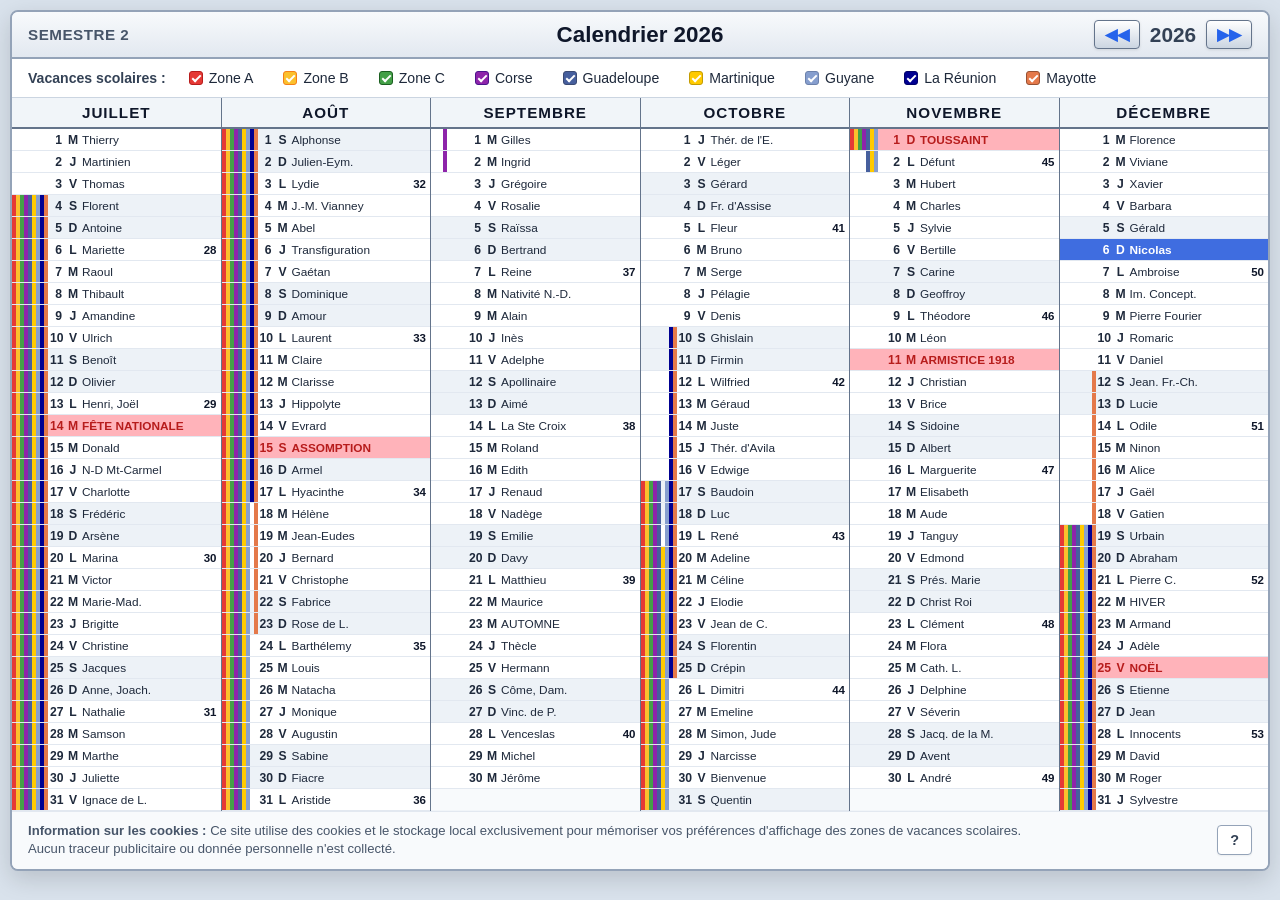
==== index.html @ 33a603f2 "feat: add goat counter" ====
<!DOCTYPE html>
<html lang="fr">
<head>
  <meta charset="UTF-8">
  <title>Calendrier</title>

  <meta name="viewport" content="width=device-width, initial-scale=1.0">
  <meta name="description" content="Calendrier perpétuel gratuit et imprimable. Visualisez les jours fériés et vacances scolaires des Zones A, B et C (données officielles).">
  <meta name="keywords" content="calendrier, calendrier perpétuel, vacances scolaires, calendrier semestriel, calendrier officiel">
  <meta name="author" content="Nicolas Chauvet, Atome Dev">

  <link rel="canonical" href="https://calendrier.atome-dev.fr/">

  <meta property="og:type" content="website">
  <meta property="og:url" content="https://calendrier.atome-dev.fr/">
  <meta property="og:title" content="Calendrier – Vacances & Jours Fériés">
  <meta property="og:description" content="Outil en ligne gratuit pour consulter votre calendrier semestriel avec zones scolaires officielles.">
  <meta property="og:image" content="https://calendrier.atome-dev.fr/img/preview.png">

  <meta name="twitter:card" content="summary_large_image">
  <meta name="twitter:title" content="Calendrier Vacances Scolaires">
  <meta name="twitter:description" content="Calendrier semestriel interactif avec les vacances scolaires.">
  <meta name="twitter:image" content="https://calendrier.atome-dev.fr/img/preview.png">

  <link rel="icon" type="image/svg+xml" href="img/favicon.svg">
  <link rel="stylesheet" href="css/style.css">
  <link rel="stylesheet" href="css/popup.css">

  <script type="application/ld+json">
    {
      "@context": "https://schema.org",
      "@type": "WebApplication",
      "name": "Calendrier Vacances Scolaires",
      "url": "https://calendrier.atome-dev.fr/",
      "description": "Calendrier semestriel intégrant les zones de vacances scolaires françaises et les jours fériés.",
      "applicationCategory": "UtilitiesApplication",
      "operatingSystem": "All",
      "offers": {
        "@type": "Offer",
        "price": "0",
        "priceCurrency": "EUR"
      },
      "author": {
        "@type": "Person",
        "name": "Nicolas Chauvet, Atome Dev"
      }
    }
  </script>
  <script data-goatcounter="https://atome-dev.goatcounter.com/count" async src="//gc.zgo.at/count.js"></script>
</head>
<body>

<div class="calendar-wrapper">
  <!-- En-tête avec titre et navigation -->
  <header class="calendar-header">
    <div class="header-left">
      <!-- Zone réservée / logo ou titre secondaire -->
      <span id="semesterSubtitle" class="semester-subtitle">Semestre 2</span>
    </div>

    <h1 id="calendarTitle" class="calendar-title">Calendrier 2026</h1>

    <div class="nav-controls">
      <button id="btnPrev" class="nav-arrow" title="Semestre précédent" aria-label="Semestre précédent">
        &#9664;&#9664;
      </button>
      <span id="currentYearDisplay" class="year-label">2026</span>
      <button id="btnNext" class="nav-arrow" title="Semestre suivant" aria-label="Semestre suivant">
        &#9654;&#9654;
      </button>
    </div>

  </header>

  <!-- Barre de filtres pour les zones scolaires -->
  <section class="filters-bar" aria-label="Sélection des zones scolaires">
    <span class="filters-label">Vacances scolaires :</span>

    <label class="filter-item zone-a" data-tooltip="Besançon, Bordeaux, Clermont-Ferrand, Dijon, Grenoble, Limoges, Lyon, Poitiers">
      <input type="checkbox" id="checkZoneA" value="A">
      <span class="custom-check check-a"></span>
      <span class="filter-text">Zone A</span>
    </label>

    <label class="filter-item zone-b" data-tooltip="Aix-Marseille, Amiens, Caen, Lille, Nancy-Metz, Nantes, Nice, Orléans-Tours, Reims, Rennes, Rouen, Strasbourg">
      <input type="checkbox" id="checkZoneB" value="B">
      <span class="custom-check check-b"></span>
      <span class="filter-text">Zone B</span>
    </label>

    <label class="filter-item zone-c" data-tooltip="Créteil, Montpellier, Paris, Toulouse, Versailles">
      <input type="checkbox" id="checkZoneC" value="C">
      <span class="custom-check check-c"></span>
      <span class="filter-text">Zone C</span>
    </label>

    <label class="filter-item zone-corse">
      <input type="checkbox" id="checkZoneCorse" value="Corse">
      <span class="custom-check check-corse"></span>
      <span class="filter-text">Corse</span>
    </label>

    <label class="filter-item zone-guadeloupe">
      <input type="checkbox" id="checkZoneGuadeloupe" value="Guadeloupe">
      <span class="custom-check check-guadeloupe"></span>
      <span class="filter-text">Guadeloupe</span>
    </label>

    <label class="filter-item zone-martinique">
      <input type="checkbox" id="checkZoneMartinique" value="Martinique">
      <span class="custom-check check-martinique"></span>
      <span class="filter-text">Martinique</span>
    </label>

    <label class="filter-item zone-guyane">
      <input type="checkbox" id="checkZoneGuyane" value="Guyane">
      <span class="custom-check check-guyane"></span>
      <span class="filter-text">Guyane</span>
    </label>

    <label class="filter-item zone-reunion">
      <input type="checkbox" id="checkZoneReunion" value="La Réunion">
      <span class="custom-check check-reunion"></span>
      <span class="filter-text">La Réunion</span>
    </label>

    <label class="filter-item zone-mayotte">
      <input type="checkbox" id="checkZoneMayotte" value="Mayotte">
      <span class="custom-check check-mayotte"></span>
      <span class="filter-text">Mayotte</span>
    </label>
  </section>

  <!-- Grille du calendrier mural -->
  <main id="calendarGrid" class="calendar-grid">
    <!-- 6 colonnes de mois générées dynamiquement en JavaScript -->
  </main>

  <!-- Bandeau d'information légale sur les cookies -->
  <footer class="cookie-notice" id="cookieNotice">
    <p>
      <strong>Information sur les cookies :</strong> Ce site utilise des cookies et le stockage local exclusivement pour mémoriser vos préférences d'affichage des zones de vacances scolaires.<br>Aucun traceur publicitaire ou donnée personnelle n'est collecté.
    </p>
    <button type="button" class="btn-info" id="btn-open-info" title="Informations & Crédits">?</button>
  </footer>

  <!-- ================= MODALE INFORMATIONS ================= -->
  <div id="info-modal" class="modal-overlay" aria-hidden="true" role="dialog" aria-labelledby="modal-title">
    <div class="modal-content">
      <div class="modal-header">
        <h2 id="modal-title">À propos de ce calendrier</h2>
        <button type="button" class="modal-close" id="btn-close-info" aria-label="Fermer la boîte de dialogue">&times;</button>
      </div>
      <div class="modal-body">

        <div class="info-section">
          <h3>👨‍💻 Auteur & Licence</h3>
          <p>Développé par <strong>Nicolas Chauvet, Atome Dev</strong>.</p>
          <p>Assisté de Gemini 3.7 Flash</p>
          <p>
            Ce projet est libre et <strong>Open Source</strong> sous licence
            <a href="https://opensource.org/licenses/MIT" target="_blank" rel="noopener noreferrer">MIT</a>.
          </p>
        </div>

        <div class="info-section">
          <h3>🐙 Code source & Dépôt GitHub</h3>
          <p>
            Le code source complet est disponible publiquement sur GitHub. N'hésitez pas à contribuer ou signaler un problème :
          </p>
          <p>
            👉 <a href="https://github.com/atome-dev/calendrier" target="_blank" rel="noopener noreferrer" class="github-link">
            github.com/atome-dev/calendrier
          </a>
          </p>
        </div>

        <div class="info-section">
          <h3>🏛️ Sources des données officielles</h3>
          <p>
            Les dates officielles du calendrier scolaire et des jours fériés sont issues de la plateforme publique :
          </p>
          <p style="margin-left: 20px;">
            🔗 <a href="https://www.service-public.gouv.fr" target="_blank" rel="noopener noreferrer">service-public.gouv.fr</a>
          </p>
          <p>Celles-ci sont parfois manquantes ou susceptibles d'évoluer. Elles sont régulièrement mises à jour.</p>
        </div>

      </div>
      <div class="modal-footer">
        <button type="button" class="btn-modal-action" id="btn-close-info-footer">Fermer</button>
      </div>
    </div>
  </div>
</div>

<!-- Scripts -->
<script src="js/saints.js"></script>
<script src="js/app.js"></script>
</body>
</html>
---- css/style.css ----
/* --- Reset & Typographie Globale --- */
* {
    box-sizing: border-box;
    margin: 0;
    padding: 0;
}

body {
    font-family: -apple-system, BlinkMacSystemFont, "Segoe UI", Roboto, "Helvetica Neue", Arial, sans-serif;
    background-color: #d9e2ec;
    color: #1e293b;
    padding: 10px;
    display: flex;
    justify-content: center;
}

/* --- Conteneur Principal Mural --- */
.calendar-wrapper {
    background-color: #f1f5f9;
    width: 100%;
    max-width: 1380px;
    border: 2px solid #94a3b8;
    border-radius: 8px;
    box-shadow: 0 8px 24px rgba(0, 0, 0, 0.15);
    display: flex;
    flex-direction: column;
    overflow: hidden;
}

/* --- Header & Navigation --- */
.calendar-header {
    background: linear-gradient(to bottom, #f8fafc 0%, #e2e8f0 100%);
    border-bottom: 2px solid #94a3b8;
    padding: 8px 16px;
    display: grid;
    grid-template-columns: 1fr auto 1fr;
    align-items: center;
}

.semester-subtitle {
    font-weight: bold;
    color: #475569;
    font-size: 0.95rem;
    text-transform: uppercase;
    letter-spacing: 0.5px;
}

.calendar-title {
    font-size: 1.4rem;
    font-weight: 700;
    color: #0f172a;
    text-align: center;
}

.nav-controls {
    justify-self: end;
    display: flex;
    align-items: center;
    gap: 8px;
}

.year-label {
    font-size: 1.3rem;
    font-weight: 800;
    color: #334155;
    min-width: 50px;
    text-align: center;
}

.nav-arrow {
    background: linear-gradient(to bottom, #ffffff, #cbd5e1);
    border: 1px solid #64748b;
    border-radius: 4px;
    color: #2563eb;
    font-size: 1rem;
    font-weight: bold;
    padding: 4px 10px;
    cursor: pointer;
    box-shadow: 0 1px 3px rgba(0,0,0,0.1);
    transition: all 0.15s ease-in-out;
}

.nav-arrow:hover {
    background: linear-gradient(to bottom, #eff6ff, #93c5fd);
    color: #1d4ed8;
}

/* --- Barre de Filtres des Zones --- */
.filters-bar {
    background-color: #ffffff;
    border-bottom: 1px solid #cbd5e1;
    padding: 8px 16px;
    display: flex;
    flex-wrap: wrap;
    align-items: center;
    gap: 16px;
    font-size: 0.88rem;
}

.filters-label {
    font-weight: 600;
    color: #334155;
}

.filter-item {
    position: relative;
    display: inline-flex;
    align-items: center;
    gap: 6px;
    cursor: pointer;
    user-select: none;
    padding: 2px 6px;
    border-radius: 4px;
    border: 1px solid transparent;
}

.filter-item input[type="checkbox"] {
    position: absolute;
    opacity: 0;
    cursor: pointer;
}

.custom-check {
    width: 14px;
    height: 14px;
    border: 1px solid #64748b;
    border-radius: 3px;
    display: inline-block;
    position: relative;
    background-color: #ffffff;
}

.filter-item input:checked + .custom-check::after {
    content: '';
    position: absolute;
    left: 4px;
    top: 1px;
    width: 3px;
    height: 7px;
    border: solid #ffffff;
    border-width: 0 2px 2px 0;
    transform: rotate(45deg);
}

/* Couleurs des Zones */
.check-a { background-color: #e53935; border-color: #b71c1c; }
.check-b { background-color: #fbc02d; border-color: #f57f17; }
.check-c { background-color: #43a047; border-color: #1b5e20; }
.check-corse { background-color: #8e24aa; border-color: #4a148c; }
.check-guadeloupe { background-color: #465f9d; border-color: #3b4a73; }
.check-martinique { background-color: #ffca00; border-color: #c29b02; }
.check-guyane { background-color: #869ece; border-color: #6c81ab; }
.check-reunion { background-color: #000091; border-color: #020269; }
.check-mayotte { background-color: #e4794a; border-color: #965133; }

.filter-item input:not(:checked) + .custom-check {
    background-color: #f1f5f9;
}

/* Tooltips au survol */
.filter-item[data-tooltip]:hover::before {
    content: attr(data-tooltip);
    position: absolute;
    top: 100%;
    left: 50%;
    transform: translateX(-50%);
    background: #0f172a;
    color: #ffffff;
    padding: 6px 10px;
    font-size: 0.75rem;
    border-radius: 4px;
    white-space: normal;
    width: max-content;
    max-width: 280px;
    z-index: 100;
    box-shadow: 0 4px 8px rgba(0,0,0,0.25);
    margin-top: 6px;
    line-height: 1.3;
}

/* --- Grille du Calendrier Mural (6 mois) --- */
.calendar-grid {
    display: grid;
    grid-template-columns: repeat(6, 1fr);
    background-color: #64748b;
    gap: 1px;
    flex-grow: 1;
}

.month-column {
    background-color: #ffffff;
    display: flex;
    flex-direction: column;
}

.month-header {
    background: #f1f5f9;
    border-bottom: 2px solid #64748b;
    text-align: center;
    font-weight: 700;
    font-size: 0.95rem;
    padding: 6px 2px;
    letter-spacing: 1px;
    color: #0f172a;
    text-transform: uppercase;
}

.days-list {
    display: flex;
    flex-direction: column;
    flex-grow: 1;
}

/* Ligne de jour */
.day-row {
    display: flex;
    align-items: center;
    min-height: 22px;
    border-bottom: 1px solid #e2e8f0;
    font-size: 0.76rem;
    position: relative;
    padding-right: 2px;
    background-color: #ffffff;
}

/* Sous-colonnes de vacances (bandes colorées continues et alignées) */
.vacation-slots {
    display: flex;
    height: 100%;
    align-self: stretch;
    flex-shrink: 0;
}

.vacation-slot {
    width: 4px;
    height: 100%;
    background-color: transparent;
}

/* Couleurs des bandes de vacances */
.vacation-slot.vac-A { background-color: #e53935; }
.vacation-slot.vac-B { background-color: #fbc02d; }
.vacation-slot.vac-C { background-color: #43a047; }
.vacation-slot.vac-Corse { background-color: #8e24aa; }
.vacation-slot.vac-Guadeloupe { background-color: #465f9d; }
.vacation-slot.vac-Martinique { background-color: #ffca00; }
.vacation-slot.vac-Guyane { background-color: #869ece; }
.vacation-slot.vac-Reunion { background-color: #000091; }
.vacation-slot.vac-Mayotte { background-color: #e4794a; }

/* Contenu textuel de la ligne du jour */
.day-num {
    width: 18px;
    text-align: right;
    font-weight: 600;
    padding-right: 4px;
    padding-left: 2px;
    flex-shrink: 0;
}

.day-letter {
    width: 14px;
    font-weight: 700;
    text-align: center;
    flex-shrink: 0;
}

.day-saint {
    flex-grow: 1;
    overflow: hidden;
    text-overflow: ellipsis;
    white-space: nowrap;
    padding-left: 2px;
    font-size: 0.74rem;
}

.week-num {
    font-size: 0.72rem;
    font-weight: 800;
    color: #0f172a;
    width: 20px;
    text-align: right;
    padding-right: 2px;
    flex-shrink: 0;
}

/* Couleurs spécifiques aux types de jours (conforme à la capture d'écran) */
/* Samedi */
.day-row.saturday {
    background-color: #edf2f7;
}

/* Dimanche */
.day-row.sunday {
    background-color: #edf2f7;
}
.day-row.sunday .week-num {
    color: #ffffff;
}

/* Jours fériés */
.day-row.holiday {
    background-color: #ffb3ba;
    color: #b71c1c;
    font-weight: 700;
}
.day-row.holiday .day-saint {
    text-transform: uppercase;
    font-weight: bold;
}

/* Jour actuel */
.day-row.today {
    background-color: #3f6de0 !important;
    color: #ffffff !important;
    font-weight: 800;
}
.day-row.today .week-num {
    color: #ffffff;
}

/* Cellule vide (pour les mois de moins de 31 jours) */
.day-row.empty {
    background-color: #f8fafc;
    border-bottom: 1px solid #f1f5f9;
}

/* --- Pied de page / Information légale Cookies --- */
.cookie-notice {
    display: flex;
    justify-content: space-between;
    align-items: center;
    gap: 16px;                     /* Espace entre le texte et le bouton */
    padding: 10px 16px;
    background-color: #f8fafc;
    border-top: 1px solid #e2e8f0;
    font-size: 0.82rem;
    color: #475569;
}

.cookie-notice p {
    margin: 0;                     /* Supprime les marges par défaut du paragraphe */
    flex: 1;                       /* Permet au texte d'occuper l'espace disponible */
    line-height: 1.4;
}

/* Bouton aligné à droite, compact et non déformable */
.cookie-notice .btn-info {
    flex-shrink: 0;                /* Empêche le bouton de s'écraser */
    display: inline-flex;
    align-items: center;
    justify-content: center;
    padding: 6px 12px;
    background: #ffffff;
    border: 1px solid #94a3b8;
    color: #334155;
    font-size: 0.9rem;
    font-weight: bold;
    border-radius: 4px;
    cursor: pointer;
    transition: all 0.2s ease;
    white-space: nowrap;           /* Garde le libellé/icône sur une ligne */
}

.cookie-notice .btn-info:hover {
    background: #f1f5f9;
    border-color: #64748b;
    color: #0f172a;
}

/* Adaptation pour les écrans très étroits (smartphones) */
@media (max-width: 600px) {
    .cookie-notice {
        flex-direction: column;    /* Repasse l'un sous l'autre si l'écran est trop étroit */
        align-items: flex-start;
        gap: 8px;
    }

    .cookie-notice .btn-info {
        align-self: flex-end;      /* Maintient le bouton à droite en mode mobile */
    }
}

/* --- Responsive : Mode mobile / écran étroit (< 900px) --- */
@media (max-width: 900px) {
    body {
        padding: 4px;
    }

    .calendar-grid {
        grid-template-columns: 1fr; /* Affichage sur une seule colonne */
    }

    .calendar-header {
        grid-template-columns: 1fr;
        gap: 8px;
        text-align: center;
    }

    .semester-subtitle {
        text-align: center;
    }

    .nav-controls {
        justify-self: center;
    }

    .filters-bar {
        justify-content: center;
    }

    .day-row {
        min-height: 28px;
        font-size: 0.85rem;
    }

    .day-num {
        width: 24px;
    }

    .day-letter {
        width: 18px;
    }

    .day-saint {
        font-size: 0.82rem;
    }

    /* Amélioration de l'ergonomie mobile des tooltips */
    .filter-item[data-tooltip]:hover::before {
        display: none;
    }

}
---- css/popup.css ----
/* ============================================================
   Bouton Infos & Fenêtre Popup (Modale)
   ============================================================ */

.btn-info {
    background: #ffffff;
    border: 1px solid #94a3b8;
    color: #334155;
    padding: 6px 14px;
    font-size: 0.88rem;
    font-weight: bold;
    border-radius: 4px;
    cursor: pointer;
    transition: all 0.2s ease;
    box-shadow: 0 1px 2px rgba(0,0,0,0.05);
}

.btn-info:hover {
    background: #f1f5f9;
    border-color: #64748b;
    color: #0f172a;
}

/* Arrière-plan assombri (Overlay) */
.modal-overlay {
    position: fixed;
    top: 0;
    left: 0;
    width: 100vw;
    height: 100vh;
    background-color: rgba(15, 23, 42, 0.65);
    backdrop-filter: blur(3px);
    display: flex;
    justify-content: center;
    align-items: center;
    z-index: 1000;
    opacity: 0;
    visibility: hidden;
    transition: opacity 0.25s ease, visibility 0.25s ease;
}

.modal-overlay.is-visible {
    opacity: 1;
    visibility: visible;
}

/* Boîte de contenu de la modale */
.modal-content {
    background: #ffffff;
    width: 90%;
    max-width: 480px;
    border-radius: 8px;
    box-shadow: 0 10px 25px rgba(0, 0, 0, 0.25);
    overflow: hidden;
    transform: translateY(-20px);
    transition: transform 0.25s ease;
    border: 1px solid #cbd5e1;
}

.modal-overlay.is-visible .modal-content {
    transform: translateY(0);
}

/* En-tête de la modale */
.modal-header {
    display: flex;
    justify-content: space-between;
    align-items: center;
    padding: 14px 20px;
    background: #f8fafc;
    border-bottom: 1px solid #e2e8f0;
}

.modal-header h2 {
    font-size: 1.15rem;
    margin: 0;
    color: #1e293b;
    font-weight: bold;
}

.modal-close {
    background: none;
    border: none;
    font-size: 1.6rem;
    line-height: 1;
    color: #64748b;
    cursor: pointer;
    padding: 0;
}

.modal-close:hover {
    color: #0f172a;
}

/* Corps du texte */
.modal-body {
    padding: 20px;
    font-size: 0.92rem;
    color: #334155;
    line-height: 1.5;
}

.info-section {
    margin-bottom: 16px;
}

.info-section:last-child {
    margin-bottom: 0;
}

.info-section h3 {
    font-size: 0.98rem;
    margin: 0 0 6px 0;
    color: #0f172a;
}

.info-section p {
    margin: 0 0 6px 0;
}

.info-section a {
    color: #2563eb;
    font-weight: bold;
    text-decoration: underline;
}

.info-section a:hover {
    color: #1d4ed8;
}

/* Pied de la modale */

.btn-modal-action {
    background: #3b82f6;
    color: #ffffff;
    border: none;
    padding: 7px 18px;
    border-radius: 4px;
    font-weight: 600;
    cursor: pointer;
    transition: background 0.2s;
}

.btn-modal-action:hover {
    background: #2563eb;
}

/* ==========================================================================
   Popup Modale d'Informations
   ========================================================================== */

.modal-overlay {
    position: fixed;
    top: 0;
    left: 0;
    width: 100vw;
    height: 100vh;
    background: rgba(15, 23, 42, 0.6); /* Arrière-plan semi-transparent */
    backdrop-filter: blur(4px);          /* Léger flou d'arrière-plan */
    display: none;
    align-items: center;
    justify-content: center;
    z-index: 1000;
    padding: 16px;
    box-sizing: border-box;
}

.modal-overlay.is-visible {
    display: flex;
}

.modal-container {
    background: #ffffff;
    width: 100%;
    max-width: 520px;
    border-radius: 8px;
    box-shadow: 0 10px 25px rgba(0, 0, 0, 0.2);
    overflow: hidden;
    display: flex;
    flex-direction: column;
    animation: fadeInModal 0.2s ease-out;
}

@keyframes fadeInModal {
    from { transform: scale(0.95); opacity: 0; }
    to { transform: scale(1); opacity: 1; }
}

.modal-header {
    display: flex;
    justify-content: space-between;
    align-items: center;
    padding: 16px 20px;
    border-bottom: 1px solid #e2e8f0;
    background-color: #f8fafc;
}

.modal-header h2 {
    margin: 0;
    font-size: 1.15rem;
    color: #0f172a;
    font-family: inherit;
}

.btn-close {
    background: transparent;
    border: none;
    font-size: 1.5rem;
    line-height: 1;
    color: #64748b;
    cursor: pointer;
    padding: 0;
}

.btn-close:hover {
    color: #0f172a;
}

.modal-body {
    padding: 20px;
    overflow-y: auto;
    max-height: 70vh;
    font-size: 0.9rem;
    color: #334155;
    line-height: 1.5;
}

.info-section {
    margin-bottom: 18px;
}

.info-section:last-child {
    margin-bottom: 0;
}

.info-section h3 {
    margin: 0 0 6px 0;
    font-size: 0.95rem;
    color: #1e293b;
    font-weight: 600;
}

.info-section p {
    margin: 0 0 4px 0;
}

.info-section a {
    color: #0284c7;
    text-decoration: underline;
    word-break: break-all;
}

.info-section a:hover {
    color: #0369a1;
}

.modal-footer {
    display: flex;
    justify-content: flex-end;
    padding: 12px 20px;
    border-top: 1px solid #e2e8f0;
    background-color: #f8fafc;
}

.btn-primary {
    padding: 8px 18px;
    background: #0f172a;
    color: #ffffff;
    border: none;
    border-radius: 4px;
    cursor: pointer;
    font-weight: 600;
    font-size: 0.85rem;
    transition: background 0.2s ease;
}

.btn-primary:hover {
    background: #334155;
}
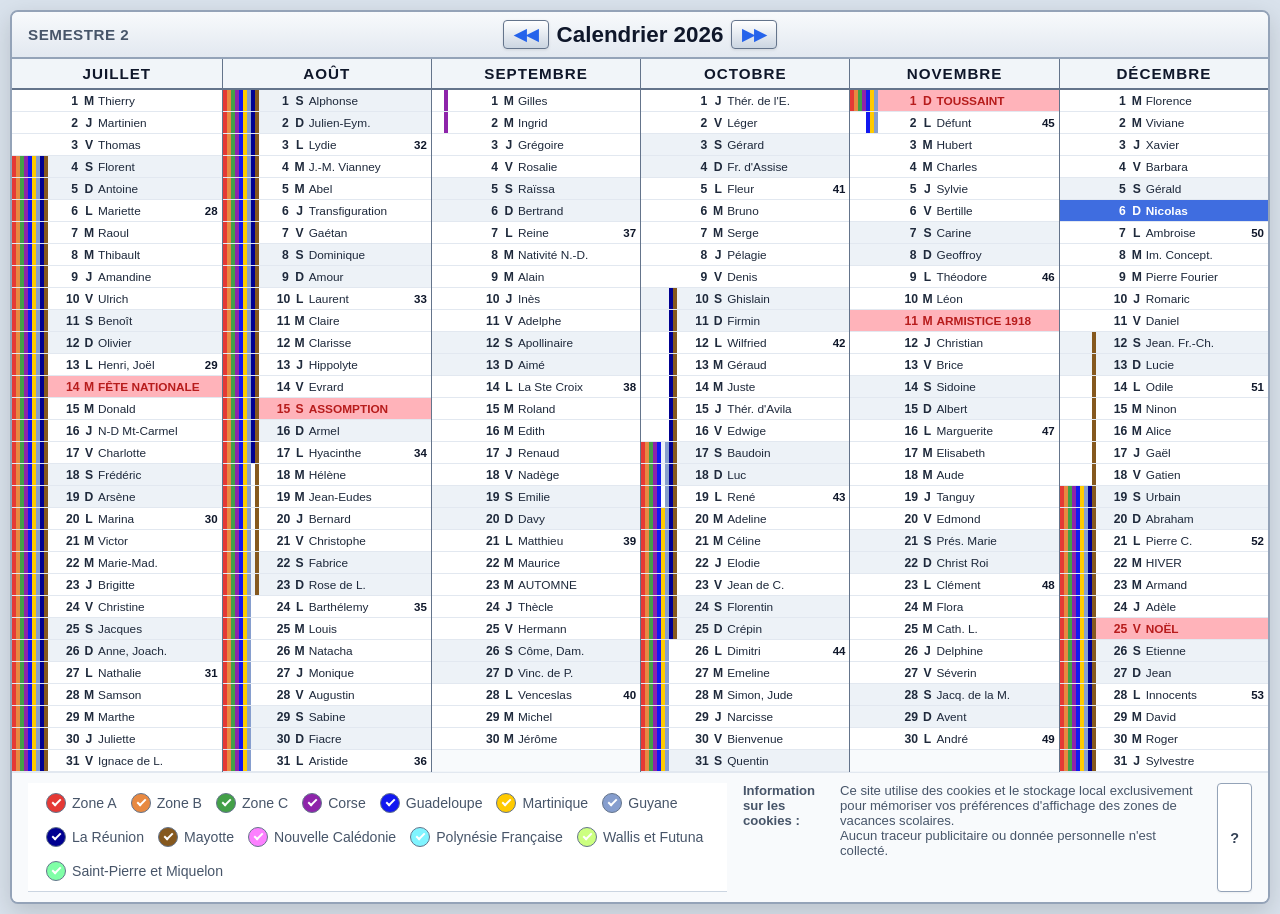
==== commit 46669ed4: "feat: Ajout de nouvelles zones" ====
--- a/index.html
+++ b/index.html
@@ -58,78 +58,22 @@
       <span id="semesterSubtitle" class="semester-subtitle">Semestre 2</span>
     </div>
 
-    <h1 id="calendarTitle" class="calendar-title">Calendrier 2026</h1>
-
     <div class="nav-controls">
+
       <button id="btnPrev" class="nav-arrow" title="Semestre précédent" aria-label="Semestre précédent">
         &#9664;&#9664;
       </button>
-      <span id="currentYearDisplay" class="year-label">2026</span>
+
+      <h1 id="calendarTitle" class="calendar-title">Calendrier 2026</h1>
+
       <button id="btnNext" class="nav-arrow" title="Semestre suivant" aria-label="Semestre suivant">
         &#9654;&#9654;
       </button>
+
     </div>
 
   </header>
 
-  <!-- Barre de filtres pour les zones scolaires -->
-  <section class="filters-bar" aria-label="Sélection des zones scolaires">
-    <span class="filters-label">Vacances scolaires :</span>
-
-    <label class="filter-item zone-a" data-tooltip="Besançon, Bordeaux, Clermont-Ferrand, Dijon, Grenoble, Limoges, Lyon, Poitiers">
-      <input type="checkbox" id="checkZoneA" value="A">
-      <span class="custom-check check-a"></span>
-      <span class="filter-text">Zone A</span>
-    </label>
-
-    <label class="filter-item zone-b" data-tooltip="Aix-Marseille, Amiens, Caen, Lille, Nancy-Metz, Nantes, Nice, Orléans-Tours, Reims, Rennes, Rouen, Strasbourg">
-      <input type="checkbox" id="checkZoneB" value="B">
-      <span class="custom-check check-b"></span>
-      <span class="filter-text">Zone B</span>
-    </label>
-
-    <label class="filter-item zone-c" data-tooltip="Créteil, Montpellier, Paris, Toulouse, Versailles">
-      <input type="checkbox" id="checkZoneC" value="C">
-      <span class="custom-check check-c"></span>
-      <span class="filter-text">Zone C</span>
-    </label>
-
-    <label class="filter-item zone-corse">
-      <input type="checkbox" id="checkZoneCorse" value="Corse">
-      <span class="custom-check check-corse"></span>
-      <span class="filter-text">Corse</span>
-    </label>
-
-    <label class="filter-item zone-guadeloupe">
-      <input type="checkbox" id="checkZoneGuadeloupe" value="Guadeloupe">
-      <span class="custom-check check-guadeloupe"></span>
-      <span class="filter-text">Guadeloupe</span>
-    </label>
-
-    <label class="filter-item zone-martinique">
-      <input type="checkbox" id="checkZoneMartinique" value="Martinique">
-      <span class="custom-check check-martinique"></span>
-      <span class="filter-text">Martinique</span>
-    </label>
-
-    <label class="filter-item zone-guyane">
-      <input type="checkbox" id="checkZoneGuyane" value="Guyane">
-      <span class="custom-check check-guyane"></span>
-      <span class="filter-text">Guyane</span>
-    </label>
-
-    <label class="filter-item zone-reunion">
-      <input type="checkbox" id="checkZoneReunion" value="La Réunion">
-      <span class="custom-check check-reunion"></span>
-      <span class="filter-text">La Réunion</span>
-    </label>
-
-    <label class="filter-item zone-mayotte">
-      <input type="checkbox" id="checkZoneMayotte" value="Mayotte">
-      <span class="custom-check check-mayotte"></span>
-      <span class="filter-text">Mayotte</span>
-    </label>
-  </section>
 
   <!-- Grille du calendrier mural -->
   <main id="calendarGrid" class="calendar-grid">
@@ -138,10 +82,93 @@
 
   <!-- Bandeau d'information légale sur les cookies -->
   <footer class="cookie-notice" id="cookieNotice">
-    <p>
-      <strong>Information sur les cookies :</strong> Ce site utilise des cookies et le stockage local exclusivement pour mémoriser vos préférences d'affichage des zones de vacances scolaires.<br>Aucun traceur publicitaire ou donnée personnelle n'est collecté.
-    </p>
+    <section class="filters-bar" aria-label="Sélection des zones scolaires">
+
+      <label class="filter-item zone-a" data-tooltip="Besançon, Bordeaux, Clermont-Ferrand, Dijon, Grenoble, Limoges, Lyon, Poitiers">
+        <input type="checkbox" id="checkZoneA" value="A">
+        <span class="custom-check check-a"></span>
+        <span class="filter-text">Zone A</span>
+      </label>
+
+      <label class="filter-item zone-b" data-tooltip="Aix-Marseille, Amiens, Caen, Lille, Nancy-Metz, Nantes, Nice, Orléans-Tours, Reims, Rennes, Rouen, Strasbourg">
+        <input type="checkbox" id="checkZoneB" value="B">
+        <span class="custom-check check-b"></span>
+        <span class="filter-text">Zone B</span>
+      </label>
+
+      <label class="filter-item zone-c" data-tooltip="Créteil, Montpellier, Paris, Toulouse, Versailles">
+        <input type="checkbox" id="checkZoneC" value="C">
+        <span class="custom-check check-c"></span>
+        <span class="filter-text">Zone C</span>
+      </label>
+
+      <label class="filter-item zone-corse">
+        <input type="checkbox" id="checkZoneCorse" value="Corse">
+        <span class="custom-check check-corse"></span>
+        <span class="filter-text">Corse</span>
+      </label>
+
+      <label class="filter-item zone-guadeloupe">
+        <input type="checkbox" id="checkZoneGuadeloupe" value="Guadeloupe">
+        <span class="custom-check check-guadeloupe"></span>
+        <span class="filter-text">Guadeloupe</span>
+      </label>
+
+      <label class="filter-item zone-martinique">
+        <input type="checkbox" id="checkZoneMartinique" value="Martinique">
+        <span class="custom-check check-martinique"></span>
+        <span class="filter-text">Martinique</span>
+      </label>
+
+      <label class="filter-item zone-guyane">
+        <input type="checkbox" id="checkZoneGuyane" value="Guyane">
+        <span class="custom-check check-guyane"></span>
+        <span class="filter-text">Guyane</span>
+      </label>
+
+      <label class="filter-item zone-reunion">
+        <input type="checkbox" id="checkZoneReunion" value="La Réunion">
+        <span class="custom-check check-reunion"></span>
+        <span class="filter-text">La Réunion</span>
+      </label>
+
+      <label class="filter-item zone-mayotte">
+        <input type="checkbox" id="checkZoneMayotte" value="Mayotte">
+        <span class="custom-check check-mayotte"></span>
+        <span class="filter-text">Mayotte</span>
+      </label>
+
+      <label class="filter-item zone-nouvelle-caledonie">
+        <input type="checkbox" id="checkZoneNouvelleCaledonie" value="Nouvelle Calédonie">
+        <span class="custom-check check-nouvelle-caledonie"></span>
+        <span class="filter-text">Nouvelle Calédonie</span>
+      </label>
+
+      <label class="filter-item zone-polynesie">
+        <input type="checkbox" id="checkZonePolynesie" value="Polynésie Française">
+        <span class="custom-check check-polynesie"></span>
+        <span class="filter-text">Polynésie Française</span>
+      </label>
+
+      <label class="filter-item zone-wallis-futuna">
+        <input type="checkbox" id="checkZoneWallisFutuna" value="Wallis et Futuna">
+        <span class="custom-check check-wallis-futuna"></span>
+        <span class="filter-text">Wallis et Futuna</span>
+      </label>
+
+      <label class="filter-item zone-saint-pierre-miquelon">
+        <input type="checkbox" id="checkZoneSaintPierreMiquelon" value="Saint-Pierre et Miquelon">
+        <span class="custom-check check-saint-pierre-miquelon"></span>
+        <span class="filter-text">Saint-Pierre et Miquelon</span>
+      </label>
+    </section>
+
+    </section>
+      <span><strong>Information sur les cookies&nbsp;:&nbsp;</strong></span>
+      <span>Ce site utilise des cookies et le stockage local exclusivement pour mémoriser vos préférences d'affichage des zones de vacances scolaires.<br>Aucun traceur publicitaire ou donnée personnelle n'est collecté.</span>
     <button type="button" class="btn-info" id="btn-open-info" title="Informations & Crédits">?</button>
+    </section>
+
   </footer>
 
   <!-- ================= MODALE INFORMATIONS ================= -->
--- a/css/style.css
+++ b/css/style.css
@@ -93,7 +93,7 @@
     display: flex;
     flex-wrap: wrap;
     align-items: center;
-    gap: 16px;
+    gap: 10px;
     font-size: 0.88rem;
 }
 
@@ -109,7 +109,7 @@
     gap: 6px;
     cursor: pointer;
     user-select: none;
-    padding: 2px 6px;
+    padding: 1px;
     border-radius: 4px;
     border: 1px solid transparent;
 }
@@ -121,10 +121,10 @@
 }
 
 .custom-check {
-    width: 14px;
-    height: 14px;
+    width: 20px;
+    height: 20px;
     border: 1px solid #64748b;
-    border-radius: 3px;
+    border-radius: 10px;
     display: inline-block;
     position: relative;
     background-color: #ffffff;
@@ -133,8 +133,8 @@
 .filter-item input:checked + .custom-check::after {
     content: '';
     position: absolute;
-    left: 4px;
-    top: 1px;
+    left: 7px;
+    top: 3px;
     width: 3px;
     height: 7px;
     border: solid #ffffff;
@@ -143,15 +143,19 @@
 }
 
 /* Couleurs des Zones */
-.check-a { background-color: #e53935; border-color: #b71c1c; }
-.check-b { background-color: #fbc02d; border-color: #f57f17; }
-.check-c { background-color: #43a047; border-color: #1b5e20; }
-.check-corse { background-color: #8e24aa; border-color: #4a148c; }
-.check-guadeloupe { background-color: #465f9d; border-color: #3b4a73; }
-.check-martinique { background-color: #ffca00; border-color: #c29b02; }
-.check-guyane { background-color: #869ece; border-color: #6c81ab; }
-.check-reunion { background-color: #000091; border-color: #020269; }
-.check-mayotte { background-color: #e4794a; border-color: #965133; }
+.check-a { background-color: #e53935;}
+.check-b { background-color: #e88941;}
+.check-c { background-color: #43a047;}
+.check-corse { background-color: #8e24aa;}
+.check-guadeloupe { background-color: #1118f0;}
+.check-martinique { background-color: #ffca00;}
+.check-guyane { background-color: #869ece;}
+.check-reunion { background-color: #000091;}
+.check-mayotte { background-color: #85581e;}
+.check-saint-pierre-miquelon { background-color: #80ffa7;}
+.check-nouvelle-caledonie { background-color: #fc80ff;}
+.check-wallis-futuna { background-color: #ccff80;}
+.check-polynesie { background-color: #80f4ff;}
 
 .filter-item input:not(:checked) + .custom-check {
     background-color: #f1f5f9;
@@ -239,14 +243,18 @@
 
 /* Couleurs des bandes de vacances */
 .vacation-slot.vac-A { background-color: #e53935; }
-.vacation-slot.vac-B { background-color: #fbc02d; }
+.vacation-slot.vac-B { background-color: #e88941; }
 .vacation-slot.vac-C { background-color: #43a047; }
 .vacation-slot.vac-Corse { background-color: #8e24aa; }
-.vacation-slot.vac-Guadeloupe { background-color: #465f9d; }
+.vacation-slot.vac-Guadeloupe { background-color: #1118f0; }
 .vacation-slot.vac-Martinique { background-color: #ffca00; }
 .vacation-slot.vac-Guyane { background-color: #869ece; }
 .vacation-slot.vac-Reunion { background-color: #000091; }
-.vacation-slot.vac-Mayotte { background-color: #e4794a; }
+.vacation-slot.vac-Mayotte { background-color: #85581e; }
+.vacation-slot.vac-SaintPierreMiquelon { background-color: #80ffa7; }
+.vacation-slot.vac-NouvelleCaledonie { background-color: #fc80ff; }
+.vacation-slot.vac-WallisFutuna { background-color: #ccff80; }
+.vacation-slot.vac-Polynesie { background-color: #80f4ff; }
 
 /* Contenu textuel de la ligne du jour */
 .day-num {
@@ -329,7 +337,6 @@
 .cookie-notice {
     display: flex;
     justify-content: space-between;
-    align-items: center;
     gap: 16px;                     /* Espace entre le texte et le bouton */
     padding: 10px 16px;
     background-color: #f8fafc;
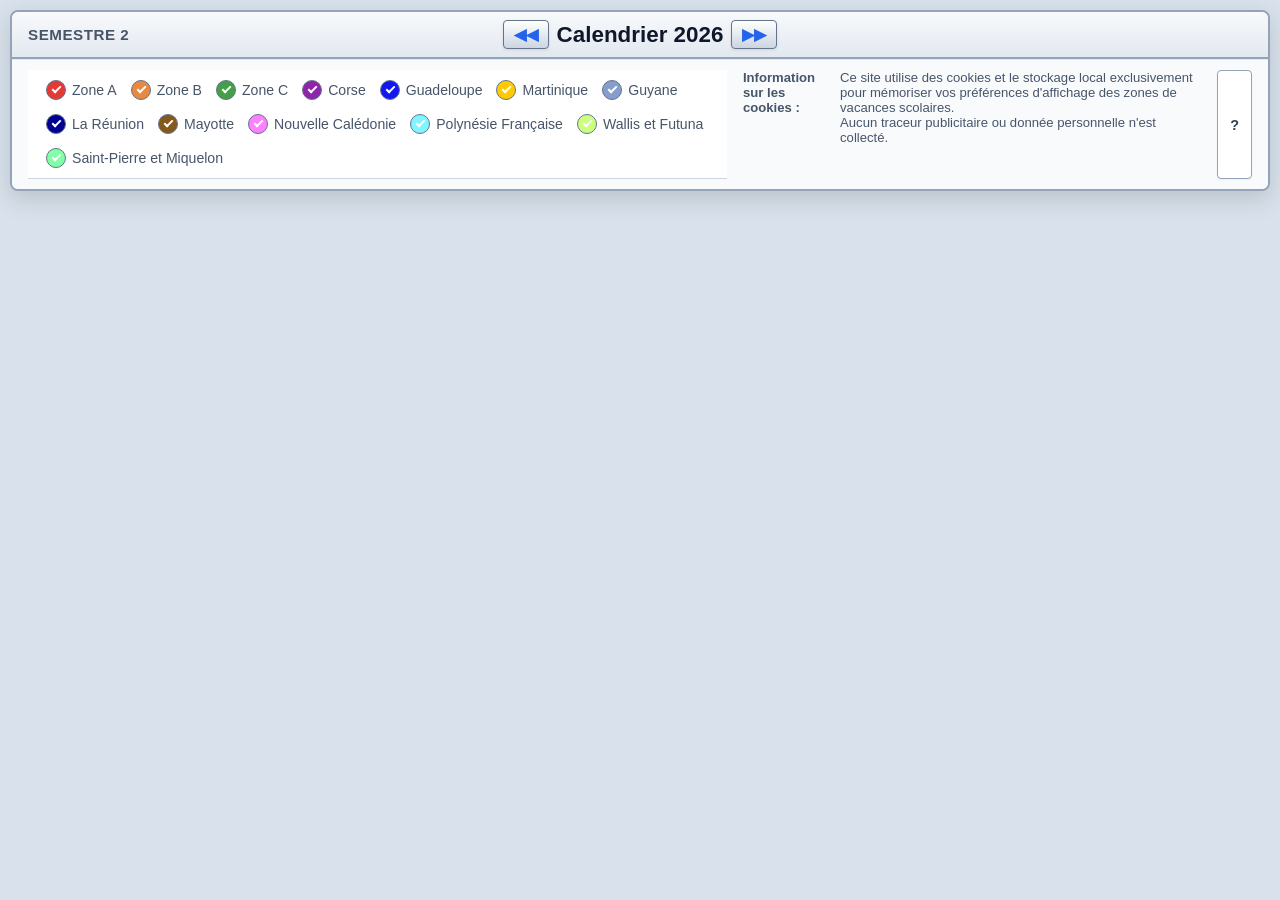
==== commit 37cac63c: "Calendrier des vacances par API" ====
--- a/index.html
+++ b/index.html
@@ -150,15 +150,15 @@
         <span class="filter-text">Polynésie Française</span>
       </label>
 
-      <label class="filter-item zone-wallis-futuna">
-        <input type="checkbox" id="checkZoneWallisFutuna" value="Wallis et Futuna">
-        <span class="custom-check check-wallis-futuna"></span>
+      <label class="filter-item zone-wallis-et-futuna">
+        <input type="checkbox" id="checkZoneWallisEtFutuna" value="Wallis et Futuna">
+        <span class="custom-check check-wallis-et-futuna"></span>
         <span class="filter-text">Wallis et Futuna</span>
       </label>
 
-      <label class="filter-item zone-saint-pierre-miquelon">
-        <input type="checkbox" id="checkZoneSaintPierreMiquelon" value="Saint-Pierre et Miquelon">
-        <span class="custom-check check-saint-pierre-miquelon"></span>
+      <label class="filter-item zone-saint-pierre-et-miquelon">
+        <input type="checkbox" id="checkZoneSaintPierreEtMiquelon" value="Saint-Pierre et Miquelon">
+        <span class="custom-check check-saint-pierre-et-miquelon"></span>
         <span class="filter-text">Saint-Pierre et Miquelon</span>
       </label>
     </section>
--- a/css/style.css
+++ b/css/style.css
@@ -152,9 +152,9 @@
 .check-guyane { background-color: #869ece;}
 .check-reunion { background-color: #000091;}
 .check-mayotte { background-color: #85581e;}
-.check-saint-pierre-miquelon { background-color: #80ffa7;}
+.check-saint-pierre-et-miquelon { background-color: #80ffa7;}
 .check-nouvelle-caledonie { background-color: #fc80ff;}
-.check-wallis-futuna { background-color: #ccff80;}
+.check-wallis-et-futuna { background-color: #ccff80;}
 .check-polynesie { background-color: #80f4ff;}
 
 .filter-item input:not(:checked) + .custom-check {
@@ -251,9 +251,9 @@
 .vacation-slot.vac-Guyane { background-color: #869ece; }
 .vacation-slot.vac-Reunion { background-color: #000091; }
 .vacation-slot.vac-Mayotte { background-color: #85581e; }
-.vacation-slot.vac-SaintPierreMiquelon { background-color: #80ffa7; }
+.vacation-slot.vac-SaintPierreEtMiquelon { background-color: #80ffa7; }
 .vacation-slot.vac-NouvelleCaledonie { background-color: #fc80ff; }
-.vacation-slot.vac-WallisFutuna { background-color: #ccff80; }
+.vacation-slot.vac-WallisEtFutuna { background-color: #ccff80; }
 .vacation-slot.vac-Polynesie { background-color: #80f4ff; }
 
 /* Contenu textuel de la ligne du jour */
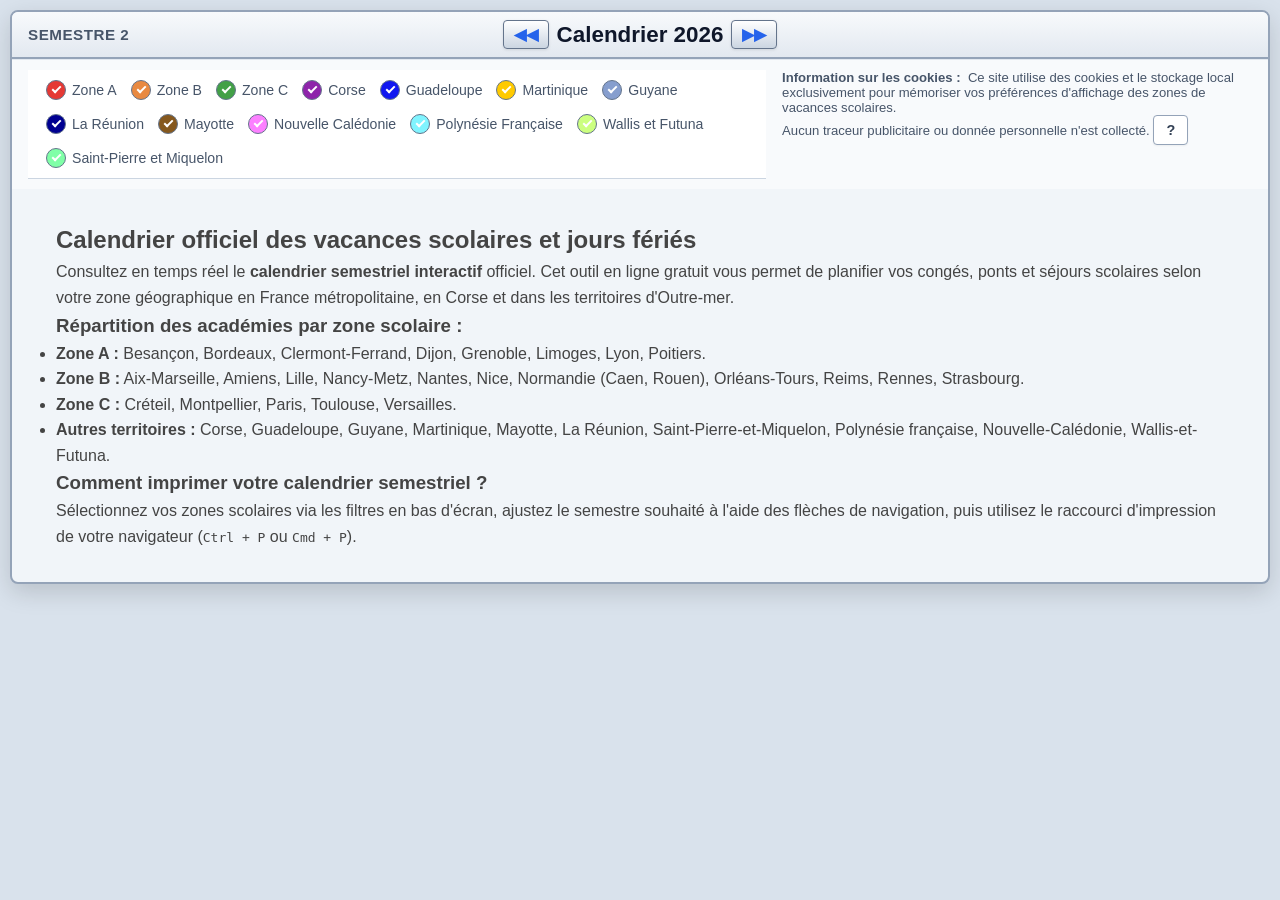
==== commit e3b66601: "optimisation référencement" ====
--- a/index.html
+++ b/index.html
@@ -2,48 +2,79 @@
 <html lang="fr">
 <head>
   <meta charset="UTF-8">
-  <title>Calendrier</title>
+  <title>Calendrier 2026 Gratuit & Imprimable | Vacances Scolaires Zones A, B, C & Jours Fériés</title>
 
   <meta name="viewport" content="width=device-width, initial-scale=1.0">
-  <meta name="description" content="Calendrier perpétuel gratuit et imprimable. Visualisez les jours fériés et vacances scolaires des Zones A, B et C (données officielles).">
-  <meta name="keywords" content="calendrier, calendrier perpétuel, vacances scolaires, calendrier semestriel, calendrier officiel">
+  <meta name="description" content="Calendrier 2026 perpétuel semestriel gratuit et imprimable. Consultez les dates officielles des vacances scolaires (Zones A, B, C, Corse, DOM-TOM) et jours fériés.">
   <meta name="author" content="Nicolas Chauvet, Atome Dev">
+  <meta name="robots" content="index, follow">
 
   <link rel="canonical" href="https://calendrier.atome-dev.fr/">
 
+  <!-- Open Graph / Facebook -->
   <meta property="og:type" content="website">
+  <meta property="og:locale" content="fr_FR">
   <meta property="og:url" content="https://calendrier.atome-dev.fr/">
-  <meta property="og:title" content="Calendrier – Vacances & Jours Fériés">
-  <meta property="og:description" content="Outil en ligne gratuit pour consulter votre calendrier semestriel avec zones scolaires officielles.">
+  <meta property="og:title" content="Calendrier 2026 Semestriel – Vacances Scolaires & Jours Fériés">
+  <meta property="og:description" content="Consultez et imprimez votre calendrier perpétuel avec les vacances scolaires des Zones A, B, C et départements d'outre-mer.">
   <meta property="og:image" content="https://calendrier.atome-dev.fr/img/preview.png">
 
+  <!-- Twitter Card -->
   <meta name="twitter:card" content="summary_large_image">
-  <meta name="twitter:title" content="Calendrier Vacances Scolaires">
-  <meta name="twitter:description" content="Calendrier semestriel interactif avec les vacances scolaires.">
+  <meta name="twitter:title" content="Calendrier 2026 – Vacances Scolaires & Jours Fériés">
+  <meta name="twitter:description" content="Calendrier semestriel interactif et imprimable avec zones scolaires officielles et jours fériés.">
   <meta name="twitter:image" content="https://calendrier.atome-dev.fr/img/preview.png">
 
   <link rel="icon" type="image/svg+xml" href="img/favicon.svg">
   <link rel="stylesheet" href="css/style.css">
   <link rel="stylesheet" href="css/popup.css">
 
+  <!-- Données structurées Schema.org (Application + FAQ pour les Rich Snippets) -->
   <script type="application/ld+json">
     {
       "@context": "https://schema.org",
-      "@type": "WebApplication",
-      "name": "Calendrier Vacances Scolaires",
-      "url": "https://calendrier.atome-dev.fr/",
-      "description": "Calendrier semestriel intégrant les zones de vacances scolaires françaises et les jours fériés.",
-      "applicationCategory": "UtilitiesApplication",
-      "operatingSystem": "All",
-      "offers": {
-        "@type": "Offer",
-        "price": "0",
-        "priceCurrency": "EUR"
-      },
-      "author": {
-        "@type": "Person",
-        "name": "Nicolas Chauvet, Atome Dev"
-      }
+      "@graph": [
+        {
+          "@type": "WebApplication",
+          "name": "Calendrier Perpétuel & Vacances Scolaires",
+          "url": "https://calendrier.atome-dev.fr/",
+          "inLanguage": "fr-FR",
+          "description": "Calendrier semestriel interactif intégrant les zones de vacances scolaires françaises et les jours fériés.",
+          "applicationCategory": "UtilitiesApplication",
+          "operatingSystem": "All",
+          "offers": {
+            "@type": "Offer",
+            "price": "0",
+            "priceCurrency": "EUR"
+          },
+          "author": {
+            "@type": "Person",
+            "name": "Nicolas Chauvet",
+            "url": "https://atome-dev.fr/"
+          }
+        },
+        {
+          "@type": "FAQPage",
+          "mainEntity": [
+            {
+              "@type": "Question",
+              "name": "Comment savoir à quelle zone scolaire appartient mon académie ?",
+              "acceptedAnswer": {
+                "@type": "Answer",
+                "text": "La Zone A comprend Besançon, Bordeaux, Clermont-Ferrand, Dijon, Grenoble, Limoges, Lyon et Poitiers. La Zone B regroupe Aix-Marseille, Amiens, Lille, Nancy-Metz, Nantes, Nice, Normandie, Orléans-Tours, Reims, Rennes et Strasbourg. La Zone C comprend Créteil, Montpellier, Paris, Toulouse et Versailles."
+              }
+            },
+            {
+              "@type": "Question",
+              "name": "Ce calendrier scolaire est-il imprimable gratuitement ?",
+              "acceptedAnswer": {
+                "@type": "Answer",
+                "text": "Oui, ce calendrier semestriel mural est 100 % gratuit et conçu pour être facilement exporté ou imprimé au format papier."
+              }
+            }
+          ]
+        }
+      ]
     }
   </script>
   <script data-goatcounter="https://atome-dev.goatcounter.com/count" async src="//gc.zgo.at/count.js"></script>
@@ -54,12 +85,10 @@
   <!-- En-tête avec titre et navigation -->
   <header class="calendar-header">
     <div class="header-left">
-      <!-- Zone réservée / logo ou titre secondaire -->
       <span id="semesterSubtitle" class="semester-subtitle">Semestre 2</span>
     </div>
 
     <div class="nav-controls">
-
       <button id="btnPrev" class="nav-arrow" title="Semestre précédent" aria-label="Semestre précédent">
         &#9664;&#9664;
       </button>
@@ -69,21 +98,17 @@
       <button id="btnNext" class="nav-arrow" title="Semestre suivant" aria-label="Semestre suivant">
         &#9654;&#9654;
       </button>
-
-    </div>
-
+    </div>
   </header>
-
 
   <!-- Grille du calendrier mural -->
   <main id="calendarGrid" class="calendar-grid">
     <!-- 6 colonnes de mois générées dynamiquement en JavaScript -->
   </main>
 
-  <!-- Bandeau d'information légale sur les cookies -->
+  <!-- Filtres des zones -->
   <footer class="cookie-notice" id="cookieNotice">
     <section class="filters-bar" aria-label="Sélection des zones scolaires">
-
       <label class="filter-item zone-a" data-tooltip="Besançon, Bordeaux, Clermont-Ferrand, Dijon, Grenoble, Limoges, Lyon, Poitiers">
         <input type="checkbox" id="checkZoneA" value="A">
         <span class="custom-check check-a"></span>
@@ -163,13 +188,34 @@
       </label>
     </section>
 
-    </section>
+    <!-- Zone d'informations cookies (structure corrigée sans balises section superflues) -->
+    <div class="cookie-text-container">
       <span><strong>Information sur les cookies&nbsp;:&nbsp;</strong></span>
       <span>Ce site utilise des cookies et le stockage local exclusivement pour mémoriser vos préférences d'affichage des zones de vacances scolaires.<br>Aucun traceur publicitaire ou donnée personnelle n'est collecté.</span>
-    <button type="button" class="btn-info" id="btn-open-info" title="Informations & Crédits">?</button>
-    </section>
-
+      <button type="button" class="btn-info" id="btn-open-info" title="Informations & Crédits">?</button>
+    </div>
   </footer>
+
+  <!-- ================= SECTION TEXTE SEO / GUIDE (Accessible en bas de page) ================= -->
+  <section class="seo-content-section" style="padding: 2rem 1rem; max-width: 1200px; margin: 0 auto; line-height: 1.6; color: #444;">
+    <h2>Calendrier officiel des vacances scolaires et jours fériés</h2>
+    <p>
+      Consultez en temps réel le <strong>calendrier semestriel interactif</strong> officiel. Cet outil en ligne gratuit vous permet de planifier vos congés, ponts et séjours scolaires selon votre zone géographique en France métropolitaine, en Corse et dans les territoires d'Outre-mer.
+    </p>
+
+    <h3>Répartition des académies par zone scolaire :</h3>
+    <ul>
+      <li><strong>Zone A :</strong> Besançon, Bordeaux, Clermont-Ferrand, Dijon, Grenoble, Limoges, Lyon, Poitiers.</li>
+      <li><strong>Zone B :</strong> Aix-Marseille, Amiens, Lille, Nancy-Metz, Nantes, Nice, Normandie (Caen, Rouen), Orléans-Tours, Reims, Rennes, Strasbourg.</li>
+      <li><strong>Zone C :</strong> Créteil, Montpellier, Paris, Toulouse, Versailles.</li>
+      <li><strong>Autres territoires :</strong> Corse, Guadeloupe, Guyane, Martinique, Mayotte, La Réunion, Saint-Pierre-et-Miquelon, Polynésie française, Nouvelle-Calédonie, Wallis-et-Futuna.</li>
+    </ul>
+
+    <h3>Comment imprimer votre calendrier semestriel ?</h3>
+    <p>
+      Sélectionnez vos zones scolaires via les filtres en bas d'écran, ajustez le semestre souhaité à l'aide des flèches de navigation, puis utilisez le raccourci d'impression de votre navigateur (<kbd>Ctrl + P</kbd> ou <kbd>Cmd + P</kbd>).
+    </p>
+  </section>
 
   <!-- ================= MODALE INFORMATIONS ================= -->
   <div id="info-modal" class="modal-overlay" aria-hidden="true" role="dialog" aria-labelledby="modal-title">
@@ -179,11 +225,9 @@
         <button type="button" class="modal-close" id="btn-close-info" aria-label="Fermer la boîte de dialogue">&times;</button>
       </div>
       <div class="modal-body">
-
         <div class="info-section">
           <h3>👨‍💻 Auteur & Licence</h3>
           <p>Développé par <strong>Nicolas Chauvet, Atome Dev</strong>.</p>
-          <p>Assisté de Gemini 3.7 Flash</p>
           <p>
             Ce projet est libre et <strong>Open Source</strong> sous licence
             <a href="https://opensource.org/licenses/MIT" target="_blank" rel="noopener noreferrer">MIT</a>.
@@ -192,27 +236,19 @@
 
         <div class="info-section">
           <h3>🐙 Code source & Dépôt GitHub</h3>
+          <p>Le code source complet est disponible publiquement sur GitHub :</p>
           <p>
-            Le code source complet est disponible publiquement sur GitHub. N'hésitez pas à contribuer ou signaler un problème :
-          </p>
-          <p>
-            👉 <a href="https://github.com/atome-dev/calendrier" target="_blank" rel="noopener noreferrer" class="github-link">
-            github.com/atome-dev/calendrier
-          </a>
+            👉 <a href="https://github.com/atome-dev/calendrier" target="_blank" rel="noopener noreferrer" class="github-link">github.com/atome-dev/calendrier</a>
           </p>
         </div>
 
         <div class="info-section">
           <h3>🏛️ Sources des données officielles</h3>
           <p>
-            Les dates officielles du calendrier scolaire et des jours fériés sont issues de la plateforme publique :
+            Les dates officielles du calendrier scolaire et des jours fériés proviennent du portail :
+            <a href="https://www.service-public.gouv.fr" target="_blank" rel="noopener noreferrer">service-public.gouv.fr</a>.
           </p>
-          <p style="margin-left: 20px;">
-            🔗 <a href="https://www.service-public.gouv.fr" target="_blank" rel="noopener noreferrer">service-public.gouv.fr</a>
-          </p>
-          <p>Celles-ci sont parfois manquantes ou susceptibles d'évoluer. Elles sont régulièrement mises à jour.</p>
         </div>
-
       </div>
       <div class="modal-footer">
         <button type="button" class="btn-modal-action" id="btn-close-info-footer">Fermer</button>
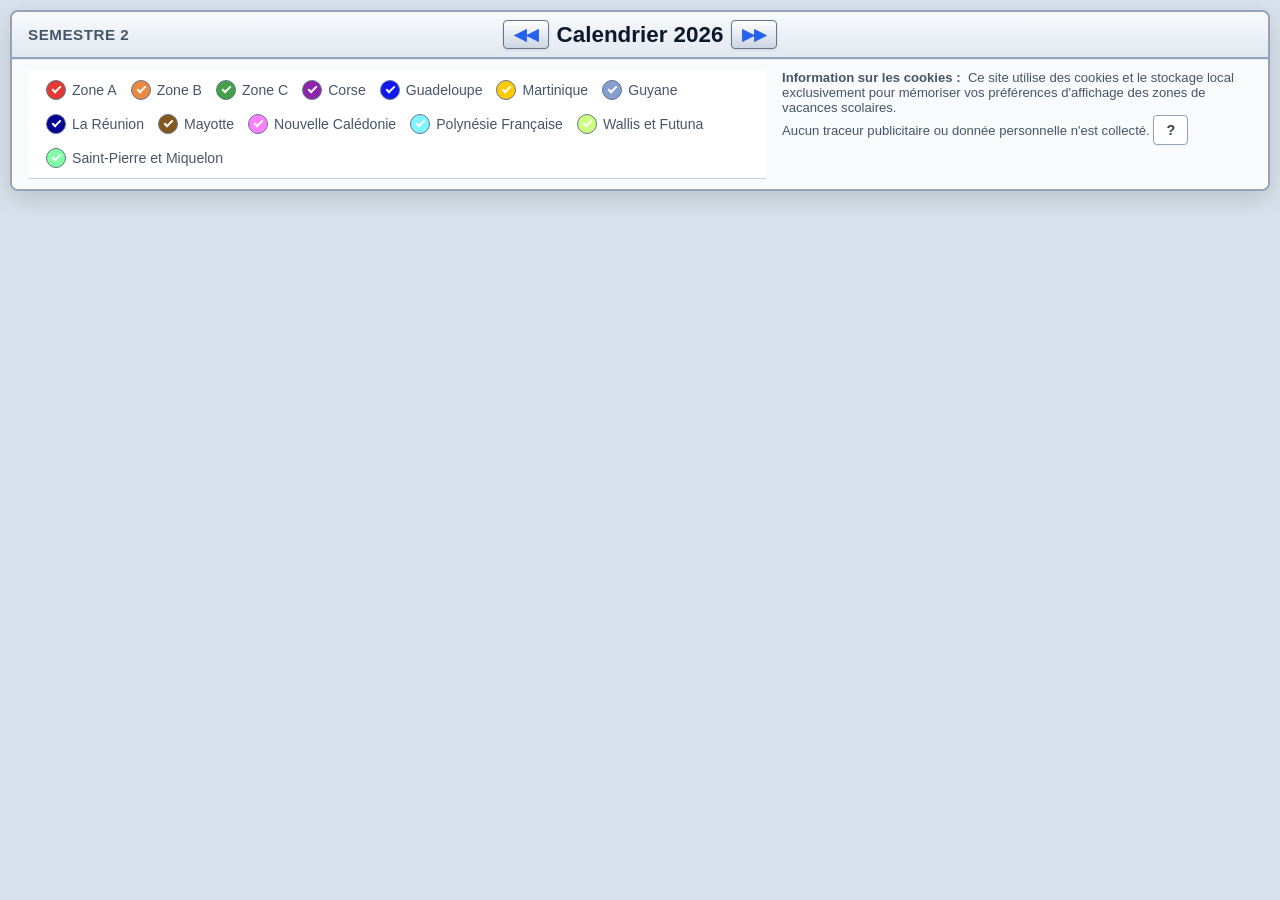
==== commit 9d8f57e4: "Suppression du bas de page" ====
--- a/index.html
+++ b/index.html
@@ -197,24 +197,28 @@
   </footer>
 
   <!-- ================= SECTION TEXTE SEO / GUIDE (Accessible en bas de page) ================= -->
+  <!--
   <section class="seo-content-section" style="padding: 2rem 1rem; max-width: 1200px; margin: 0 auto; line-height: 1.6; color: #444;">
     <h2>Calendrier officiel des vacances scolaires et jours fériés</h2>
     <p>
       Consultez en temps réel le <strong>calendrier semestriel interactif</strong> officiel. Cet outil en ligne gratuit vous permet de planifier vos congés, ponts et séjours scolaires selon votre zone géographique en France métropolitaine, en Corse et dans les territoires d'Outre-mer.
     </p>
-
+    -->
+    <!--
     <h3>Répartition des académies par zone scolaire :</h3>
     <ul>
       <li><strong>Zone A :</strong> Besançon, Bordeaux, Clermont-Ferrand, Dijon, Grenoble, Limoges, Lyon, Poitiers.</li>
       <li><strong>Zone B :</strong> Aix-Marseille, Amiens, Lille, Nancy-Metz, Nantes, Nice, Normandie (Caen, Rouen), Orléans-Tours, Reims, Rennes, Strasbourg.</li>
       <li><strong>Zone C :</strong> Créteil, Montpellier, Paris, Toulouse, Versailles.</li>
-      <li><strong>Autres territoires :</strong> Corse, Guadeloupe, Guyane, Martinique, Mayotte, La Réunion, Saint-Pierre-et-Miquelon, Polynésie française, Nouvelle-Calédonie, Wallis-et-Futuna.</li>
+      <li><strong>Autres zones académiques :</strong> Corse, Guadeloupe, Guyane, Martinique, Mayotte, La Réunion, Saint-Pierre-et-Miquelon, Polynésie française, Nouvelle-Calédonie, Wallis-et-Futuna.</li>
     </ul>
-
+    -->
+    <!--
     <h3>Comment imprimer votre calendrier semestriel ?</h3>
     <p>
       Sélectionnez vos zones scolaires via les filtres en bas d'écran, ajustez le semestre souhaité à l'aide des flèches de navigation, puis utilisez le raccourci d'impression de votre navigateur (<kbd>Ctrl + P</kbd> ou <kbd>Cmd + P</kbd>).
     </p>
+    -->
   </section>
 
   <!-- ================= MODALE INFORMATIONS ================= -->
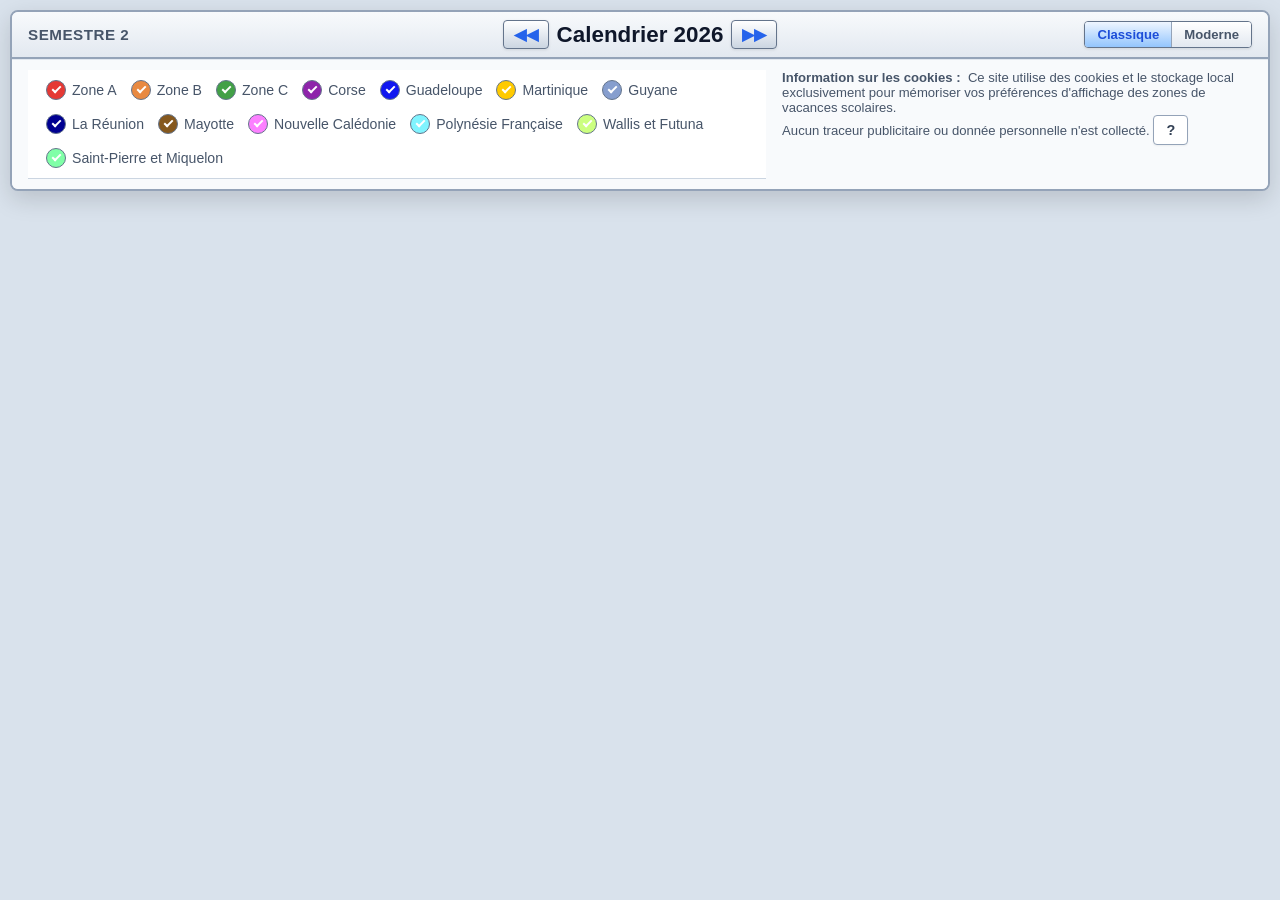
==== commit c29a5428: "Added a switch to change visual mode (with light/dark mode automatically handled)" ====
--- a/index.html
+++ b/index.html
@@ -28,6 +28,18 @@
   <link rel="icon" type="image/svg+xml" href="img/favicon.svg">
   <link rel="stylesheet" href="css/style.css">
   <link rel="stylesheet" href="css/popup.css">
+  <link rel="stylesheet" href="css/theme.css">
+
+  <!-- Applique le mode mémorisé avant le premier rendu, pour éviter un flash du thème classique.
+       ponytail: lit localStorage seul (même valeur que le cookie écrit par setCookie) ;
+       si localStorage est bloqué, app.js reprend la main via getCookie au chargement. -->
+  <script>
+    try {
+      if (localStorage.getItem('calendar_theme') === 'modern') {
+        document.documentElement.dataset.theme = 'modern';
+      }
+    } catch (e) {}
+  </script>
 
   <!-- Données structurées Schema.org (Application + FAQ pour les Rich Snippets) -->
   <script type="application/ld+json">
@@ -99,6 +111,17 @@
         &#9654;&#9654;
       </button>
     </div>
+
+    <div class="mode-switch" role="group" aria-label="Mode d'affichage">
+      <button type="button" class="mode-btn is-on" data-theme-value="classic" aria-pressed="true" title="Affichage classique">
+        <svg viewBox="0 0 24 24" aria-hidden="true"><rect x="3" y="4" width="18" height="16" rx="1.5"></rect><path d="M3 9h18M3 14.5h18M9 4v16"></path></svg>
+        Classique
+      </button>
+      <button type="button" class="mode-btn" data-theme-value="modern" aria-pressed="false" title="Affichage moderne (clair ou sombre selon votre système)">
+        <svg viewBox="0 0 24 24" aria-hidden="true"><path d="M12 3.5l2.1 4.9 4.9 2.1-4.9 2.1L12 17.5l-2.1-4.9L5 10.5l4.9-2.1z"></path><path d="M18.6 15.4l.8 1.9 1.9.8-1.9.8-.8 1.9-.8-1.9-1.9-.8 1.9-.8z"></path></svg>
+        Moderne
+      </button>
+    </div>
   </header>
 
   <!-- Grille du calendrier mural -->
--- a/css/style.css
+++ b/css/style.css
@@ -182,6 +182,13 @@
     line-height: 1.3;
 }
 
+/* La Zone A est le premier filtre, collé au bord gauche :
+   on ancre son tooltip à gauche pour éviter qu'il ne déborde hors de l'écran. */
+.zone-a[data-tooltip]:hover::before {
+    left: 0;
+    transform: none;
+}
+
 /* --- Grille du Calendrier Mural (6 mois) --- */
 .calendar-grid {
     display: grid;
--- a/css/theme.css
+++ b/css/theme.css
@@ -0,0 +1,580 @@
+/* ============================================================
+   Switch d'affichage + thème "moderne"
+   ------------------------------------------------------------
+   Règle du jeu : ce fichier n'ajoute que le switch. Tout le reste
+   est enfermé dans html[data-theme="modern"], donc sans attribut
+   (= mode classique) le site s'affiche exactement comme avant.
+   Le thème moderne est aussi enfermé dans @media screen : à
+   l'impression, on retombe sur le rendu classique.
+   ============================================================ */
+
+/* ---------- Le switch (présent dans les deux modes) ---------- */
+
+.mode-switch {
+    justify-self: end;
+    display: inline-flex;
+    border: 1px solid #64748b;
+    border-radius: 4px;
+    overflow: hidden;
+    background: #ffffff;
+    box-shadow: 0 1px 3px rgba(0, 0, 0, 0.1);
+}
+
+.mode-btn {
+    display: inline-flex;
+    align-items: center;
+    gap: 6px;
+    padding: 5px 12px;
+    border: none;
+    background: linear-gradient(to bottom, #ffffff, #e2e8f0);
+    color: #475569;
+    font-family: inherit;
+    font-size: 0.82rem;
+    font-weight: 600;
+    cursor: pointer;
+    transition: background 0.15s ease-in-out, color 0.15s ease-in-out;
+}
+
+.mode-btn + .mode-btn {
+    border-left: 1px solid #94a3b8;
+}
+
+.mode-btn:hover {
+    background: linear-gradient(to bottom, #f8fafc, #cbd5e1);
+    color: #1d4ed8;
+}
+
+.mode-btn.is-on {
+    background: linear-gradient(to bottom, #eff6ff, #93c5fd);
+    color: #1d4ed8;
+}
+
+.mode-btn svg {
+    width: 15px;
+    height: 15px;
+    fill: none;
+    stroke: currentColor;
+    stroke-width: 1.7;
+    stroke-linecap: round;
+    stroke-linejoin: round;
+    display: none; /* les icônes n'apparaissent qu'en mode moderne */
+}
+
+@media (max-width: 900px) {
+    .mode-switch {
+        justify-self: center;
+    }
+}
+
+@media print {
+    .mode-switch {
+        display: none;
+    }
+}
+
+
+/* ============================================================
+   THÈME MODERNE
+   ============================================================ */
+
+@media screen {
+
+    html[data-theme="modern"] {
+        --m-text: #101623;
+        --m-muted: #5a6478;
+        --m-faint: #8b94a6;
+
+        --m-border: rgba(15, 23, 42, 0.09);
+        --m-hairline: rgba(15, 23, 42, 0.055);
+        --m-glass: rgba(255, 255, 255, 0.56);
+        --m-glass-2: rgba(255, 255, 255, 0.44);
+        --m-glass-3: rgba(255, 255, 255, 0.5);
+        --m-rim: rgba(255, 255, 255, 0.75);
+
+        --m-accent: #4a63dd;
+        --m-on-accent: #ffffff;
+
+        --m-row-alt: rgba(15, 23, 42, 0.045);
+        --m-row-empty: rgba(15, 23, 42, 0.018);
+        --m-hol-bg: rgba(225, 29, 72, 0.11);
+        --m-hol-fg: #9f1239;
+
+        --m-chip: rgba(255, 255, 255, 0.34);
+        --m-chip-on: rgba(255, 255, 255, 0.92);
+        --m-chip-on-border: rgba(15, 23, 42, 0.14);
+
+        --m-card-shadow: inset 0 1px 0 rgba(255, 255, 255, 0.85),
+                         0 2px 6px rgba(15, 23, 42, 0.05),
+                         0 28px 64px -26px rgba(15, 23, 42, 0.38);
+        --m-month-shadow: 0 10px 24px -18px rgba(15, 23, 42, 0.5);
+        --m-month-rim: rgba(255, 255, 255, 0.6);
+
+        /* Zones dont la couleur d'origine reste lisible telle quelle */
+        --m-zone-guadeloupe: #1118f0;
+        --m-zone-reunion: #000091;
+        --m-zone-mayotte: #85581e;
+        --m-zone-corse: #8e24aa;
+    }
+
+    @media (prefers-color-scheme: dark) {
+        html[data-theme="modern"] {
+            --m-text: #e9edf7;
+            --m-muted: #a3adc2;
+            --m-faint: #7c8699;
+
+            --m-border: rgba(255, 255, 255, 0.10);
+            --m-hairline: rgba(255, 255, 255, 0.065);
+            --m-glass: rgba(24, 30, 46, 0.58);
+            --m-glass-2: rgba(30, 37, 54, 0.46);
+            --m-glass-3: rgba(255, 255, 255, 0.05);
+            --m-rim: rgba(255, 255, 255, 0.10);
+
+            --m-accent: #8098ff;
+            --m-on-accent: #0d111c;
+
+            --m-row-alt: rgba(255, 255, 255, 0.038);
+            --m-row-empty: rgba(0, 0, 0, 0.18);
+            --m-hol-bg: rgba(244, 63, 94, 0.18);
+            --m-hol-fg: #fda4af;
+
+            --m-chip: rgba(255, 255, 255, 0.03);
+            --m-chip-on: rgba(255, 255, 255, 0.12);
+            --m-chip-on-border: rgba(255, 255, 255, 0.18);
+
+            --m-card-shadow: inset 0 1px 0 rgba(255, 255, 255, 0.07),
+                             0 2px 6px rgba(0, 0, 0, 0.35),
+                             0 32px 70px -26px rgba(0, 0, 0, 0.75);
+            --m-month-shadow: 0 14px 30px -20px rgba(0, 0, 0, 0.9);
+            --m-month-rim: rgba(255, 255, 255, 0.075);
+
+            /* Bleus marine et brun illisibles sur fond sombre : éclaircis */
+            --m-zone-guadeloupe: #6d7cff;
+            --m-zone-reunion: #5566ff;
+            --m-zone-mayotte: #c08a45;
+            --m-zone-corse: #c06fdb;
+        }
+    }
+
+    /* ---------- Fond de page ---------- */
+
+    html[data-theme="modern"] body {
+        padding: 18px;
+        color: var(--m-text);
+        background-color: #eceff6;
+        background-image:
+            radial-gradient(900px 520px at 10% -12%, rgba(79, 110, 247, 0.20), transparent 62%),
+            radial-gradient(760px 460px at 92% 2%, rgba(14, 165, 164, 0.15), transparent 64%),
+            radial-gradient(820px 560px at 46% 112%, rgba(124, 92, 255, 0.12), transparent 62%);
+        background-attachment: fixed;
+    }
+
+    @media (prefers-color-scheme: dark) {
+        html[data-theme="modern"] body {
+            background-color: #0d111c;
+            background-image:
+                radial-gradient(900px 520px at 10% -12%, rgba(88, 116, 255, 0.28), transparent 62%),
+                radial-gradient(760px 460px at 92% 2%, rgba(16, 185, 183, 0.18), transparent 64%),
+                radial-gradient(820px 560px at 46% 112%, rgba(139, 108, 255, 0.18), transparent 62%);
+        }
+    }
+
+    /* ---------- Carte principale ---------- */
+
+    html[data-theme="modern"] .calendar-wrapper {
+        background-color: var(--m-glass);
+        backdrop-filter: blur(22px) saturate(150%);
+        -webkit-backdrop-filter: blur(22px) saturate(150%);
+        border: 1px solid var(--m-rim);
+        border-radius: 22px;
+        box-shadow: var(--m-card-shadow);
+    }
+
+    /* ---------- En-tête ---------- */
+
+    html[data-theme="modern"] .calendar-header {
+        padding: 13px 18px;
+        background: linear-gradient(to bottom, var(--m-glass-3), transparent);
+        border-bottom: 1px solid var(--m-hairline);
+    }
+
+    html[data-theme="modern"] .semester-subtitle {
+        display: inline-flex;
+        align-items: center;
+        padding: 5px 12px;
+        border-radius: 999px;
+        background: var(--m-chip-on);
+        border: 1px solid var(--m-border);
+        color: var(--m-muted);
+        font-size: 0.74rem;
+        letter-spacing: 0.09em;
+    }
+
+    html[data-theme="modern"] .nav-controls {
+        gap: 14px;
+    }
+
+    html[data-theme="modern"] .calendar-title {
+        color: var(--m-text);
+        font-size: 1.5rem;
+        letter-spacing: -0.015em;
+    }
+
+    html[data-theme="modern"] .nav-arrow {
+        width: 36px;
+        height: 36px;
+        display: inline-flex;
+        align-items: center;
+        justify-content: center;
+        padding: 0;
+        border-radius: 999px;
+        border: 1px solid var(--m-border);
+        background: var(--m-chip-on);
+        color: var(--m-muted);
+        font-size: 0.7rem;
+        letter-spacing: -2px;
+        box-shadow: 0 1px 3px rgba(15, 23, 42, 0.07);
+    }
+
+    html[data-theme="modern"] .nav-arrow:hover {
+        background: var(--m-accent);
+        color: var(--m-on-accent);
+    }
+
+    /* ---------- Le switch, version moderne ---------- */
+
+    html[data-theme="modern"] .mode-switch {
+        gap: 2px;
+        padding: 3px;
+        border-radius: 999px;
+        overflow: visible;
+        background: var(--m-chip);
+        border: 1px solid var(--m-border);
+        box-shadow: inset 0 1px 3px rgba(15, 23, 42, 0.07);
+    }
+
+    html[data-theme="modern"] .mode-btn {
+        padding: 6px 14px;
+        border-radius: 999px;
+        background: transparent;
+        color: var(--m-muted);
+        font-size: 0.8rem;
+    }
+
+    html[data-theme="modern"] .mode-btn + .mode-btn {
+        border-left: none;
+    }
+
+    html[data-theme="modern"] .mode-btn svg {
+        display: inline-block;
+    }
+
+    html[data-theme="modern"] .mode-btn:hover {
+        background: var(--m-chip-on);
+        color: var(--m-text);
+    }
+
+    html[data-theme="modern"] .mode-btn.is-on {
+        background: var(--m-accent);
+        color: var(--m-on-accent);
+        box-shadow: 0 3px 10px -3px color-mix(in oklab, var(--m-accent) 75%, transparent);
+    }
+
+    html[data-theme="modern"] .mode-btn:focus-visible {
+        outline: 2px solid var(--m-accent);
+        outline-offset: 2px;
+    }
+
+    /* ---------- Filtres de zones : cases à cocher -> pastilles ---------- */
+
+    html[data-theme="modern"] .filters-bar {
+        padding: 11px 18px;
+        gap: 7px;
+        background-color: transparent;
+        border-bottom: 1px solid var(--m-hairline);
+    }
+
+    html[data-theme="modern"] .filter-item {
+        /* La barre de zones doit tenir sur le même nombre de lignes qu'en
+           classique : les pastilles restent un peu plus étroites que les
+           cases d'origine, sinon elles débordent d'une ligne vers 1400px. */
+        gap: 6px;
+        padding: 5px 9px 5px 7px;
+        border-radius: 999px;
+        border: 1px solid var(--m-border);
+        background: var(--m-chip);
+        color: var(--m-faint);
+        font-size: 0.78rem;
+        font-weight: 500;
+    }
+
+    html[data-theme="modern"] .filter-item:has(input:checked) {
+        background: var(--m-chip-on);
+        border-color: var(--m-chip-on-border);
+        color: var(--m-text);
+        font-weight: 600;
+        box-shadow: 0 1px 3px rgba(15, 23, 42, 0.09);
+    }
+
+    html[data-theme="modern"] .filter-item:focus-within {
+        outline: 2px solid var(--m-accent);
+        outline-offset: 2px;
+    }
+
+    html[data-theme="modern"] .custom-check {
+        width: 10px;
+        height: 10px;
+        border: none;
+        border-radius: 999px;
+        flex-shrink: 0;
+    }
+
+    /* La coche ne tient pas dans une pastille de 10px : l'opacité fait l'état */
+    html[data-theme="modern"] .filter-item input:checked + .custom-check::after {
+        content: none;
+    }
+
+    html[data-theme="modern"] .filter-item input:not(:checked) + .custom-check {
+        opacity: 0.45;
+    }
+
+    /* style.css repeint les pastilles décochées en gris (#f1f5f9) ; en mode
+       moderne c'est l'opacité qui porte l'état, donc on rend sa couleur à
+       chaque zone avec une spécificité qui repasse devant. */
+    html[data-theme="modern"] .custom-check.check-a { background-color: #e53935; }
+    html[data-theme="modern"] .custom-check.check-b { background-color: #e88941; }
+    html[data-theme="modern"] .custom-check.check-c { background-color: #43a047; }
+    html[data-theme="modern"] .custom-check.check-martinique { background-color: #ffca00; }
+    html[data-theme="modern"] .custom-check.check-guyane { background-color: #869ece; }
+    html[data-theme="modern"] .custom-check.check-saint-pierre-et-miquelon { background-color: #80ffa7; }
+    html[data-theme="modern"] .custom-check.check-nouvelle-caledonie { background-color: #fc80ff; }
+    html[data-theme="modern"] .custom-check.check-wallis-et-futuna { background-color: #ccff80; }
+    html[data-theme="modern"] .custom-check.check-polynesie { background-color: #80f4ff; }
+    html[data-theme="modern"] .custom-check.check-guadeloupe { background-color: var(--m-zone-guadeloupe); }
+    html[data-theme="modern"] .custom-check.check-reunion { background-color: var(--m-zone-reunion); }
+    html[data-theme="modern"] .custom-check.check-mayotte { background-color: var(--m-zone-mayotte); }
+    html[data-theme="modern"] .custom-check.check-corse { background-color: var(--m-zone-corse); }
+
+    /* ---------- Grille des mois ---------- */
+
+    html[data-theme="modern"] .calendar-grid {
+        gap: 10px;
+        padding: 14px 18px;
+        background-color: transparent;
+    }
+
+    html[data-theme="modern"] .month-column {
+        background-color: var(--m-glass-2);
+        border: 1px solid var(--m-month-rim);
+        border-radius: 14px;
+        overflow: hidden;
+        box-shadow: var(--m-month-shadow);
+    }
+
+    html[data-theme="modern"] .month-header {
+        padding: 9px 4px;
+        background: var(--m-glass-3);
+        border-bottom: 1px solid var(--m-hairline);
+        color: var(--m-muted);
+        font-size: 0.78rem;
+        letter-spacing: 0.11em;
+    }
+
+    /* ---------- Lignes de jours ---------- */
+
+    html[data-theme="modern"] .day-row {
+        min-height: 23px;
+        padding-right: 5px;
+        background-color: transparent;
+        border-bottom: 1px solid var(--m-hairline);
+        font-size: 0.775rem;
+        font-variant-numeric: tabular-nums;
+    }
+
+    html[data-theme="modern"] .vacation-slots {
+        padding-left: 3px;
+        gap: 1px;
+    }
+
+    html[data-theme="modern"] .vacation-slot {
+        width: 5px;
+    }
+
+    html[data-theme="modern"] .vacation-slot.vac-Guadeloupe { background-color: var(--m-zone-guadeloupe); }
+    html[data-theme="modern"] .vacation-slot.vac-Reunion { background-color: var(--m-zone-reunion); }
+    html[data-theme="modern"] .vacation-slot.vac-Mayotte { background-color: var(--m-zone-mayotte); }
+    html[data-theme="modern"] .vacation-slot.vac-Corse { background-color: var(--m-zone-corse); }
+
+    html[data-theme="modern"] .day-num {
+        width: 20px;
+        padding-right: 5px;
+        padding-left: 4px;
+    }
+
+    html[data-theme="modern"] .day-letter {
+        color: var(--m-faint);
+        font-weight: 600;
+    }
+
+    html[data-theme="modern"] .day-saint {
+        padding-left: 4px;
+        color: var(--m-muted);
+        font-size: 0.75rem;
+    }
+
+    html[data-theme="modern"] .week-num {
+        width: 20px;
+        color: var(--m-faint);
+        font-size: 0.68rem;
+        font-weight: 700;
+    }
+
+    html[data-theme="modern"] .day-row.saturday,
+    html[data-theme="modern"] .day-row.sunday {
+        background-color: var(--m-row-alt);
+    }
+
+    html[data-theme="modern"] .day-row.saturday .day-letter,
+    html[data-theme="modern"] .day-row.sunday .day-letter {
+        color: var(--m-muted);
+    }
+
+    html[data-theme="modern"] .day-row.sunday .week-num {
+        color: var(--m-faint);
+    }
+
+    html[data-theme="modern"] .day-row.holiday {
+        background-color: var(--m-hol-bg);
+        color: var(--m-hol-fg);
+    }
+
+    html[data-theme="modern"] .day-row.holiday .day-saint {
+        color: var(--m-hol-fg);
+        font-size: 0.7rem;
+        letter-spacing: 0.02em;
+    }
+
+    html[data-theme="modern"] .day-row.today {
+        background-color: color-mix(in oklab, var(--m-accent) 15%, transparent) !important;
+        color: var(--m-text) !important;
+    }
+
+    html[data-theme="modern"] .day-row.today .day-num {
+        width: 18px;
+        height: 18px;
+        line-height: 18px;
+        padding: 0;
+        margin-left: 3px;
+        margin-right: 5px;
+        border-radius: 999px;
+        background: var(--m-accent);
+        color: var(--m-on-accent);
+        text-align: center;
+        font-size: 0.7rem;
+    }
+
+    html[data-theme="modern"] .day-row.today .day-saint {
+        color: var(--m-text);
+        font-weight: 600;
+    }
+
+    html[data-theme="modern"] .day-row.today .day-letter,
+    html[data-theme="modern"] .day-row.today .week-num {
+        color: var(--m-text);
+    }
+
+    html[data-theme="modern"] .day-row.empty {
+        background-color: var(--m-row-empty);
+        border-bottom-color: transparent;
+    }
+
+    /* ---------- Tooltips ---------- */
+
+    @media (prefers-color-scheme: dark) {
+        html[data-theme="modern"] .filter-item[data-tooltip]:hover::before {
+            background: #05070d;
+            border: 1px solid var(--m-border);
+        }
+    }
+
+    /* ---------- Pied de page ---------- */
+
+    html[data-theme="modern"] .cookie-notice {
+        padding: 12px 18px;
+        background-color: transparent;
+        border-top: 1px solid var(--m-hairline);
+        color: var(--m-muted);
+        font-size: 0.78rem;
+    }
+
+    html[data-theme="modern"] .cookie-text-container {
+        color: var(--m-muted);
+    }
+
+    html[data-theme="modern"] .cookie-notice .btn-info,
+    html[data-theme="modern"] .btn-info {
+        width: 32px;
+        height: 32px;
+        padding: 0;
+        border-radius: 999px;
+        border: 1px solid var(--m-border);
+        background: var(--m-chip-on);
+        color: var(--m-muted);
+    }
+
+    html[data-theme="modern"] .btn-info:hover {
+        background: var(--m-accent);
+        color: var(--m-on-accent);
+        border-color: transparent;
+    }
+
+    /* ---------- Modale d'informations ---------- */
+
+    html[data-theme="modern"] .modal-content,
+    html[data-theme="modern"] .modal-container {
+        background: var(--m-glass);
+        backdrop-filter: blur(22px) saturate(150%);
+        -webkit-backdrop-filter: blur(22px) saturate(150%);
+        border: 1px solid var(--m-rim);
+        border-radius: 16px;
+        color: var(--m-text);
+        box-shadow: var(--m-card-shadow);
+    }
+
+    html[data-theme="modern"] .modal-header,
+    html[data-theme="modern"] .modal-footer {
+        background-color: transparent;
+        border-color: var(--m-hairline);
+    }
+
+    html[data-theme="modern"] .modal-header h2,
+    html[data-theme="modern"] .info-section h3 {
+        color: var(--m-text);
+    }
+
+    html[data-theme="modern"] .modal-body,
+    html[data-theme="modern"] .info-section p {
+        color: var(--m-muted);
+    }
+
+    html[data-theme="modern"] .modal-close,
+    html[data-theme="modern"] .btn-close {
+        color: var(--m-faint);
+    }
+
+    html[data-theme="modern"] .info-section a {
+        color: var(--m-accent);
+    }
+
+    html[data-theme="modern"] .btn-modal-action,
+    html[data-theme="modern"] .btn-primary {
+        background: var(--m-accent);
+        color: var(--m-on-accent);
+        border-radius: 999px;
+        padding: 8px 18px;
+    }
+
+    html[data-theme="modern"] .btn-modal-action:hover,
+    html[data-theme="modern"] .btn-primary:hover {
+        background: color-mix(in oklab, var(--m-accent) 80%, #000);
+    }
+}
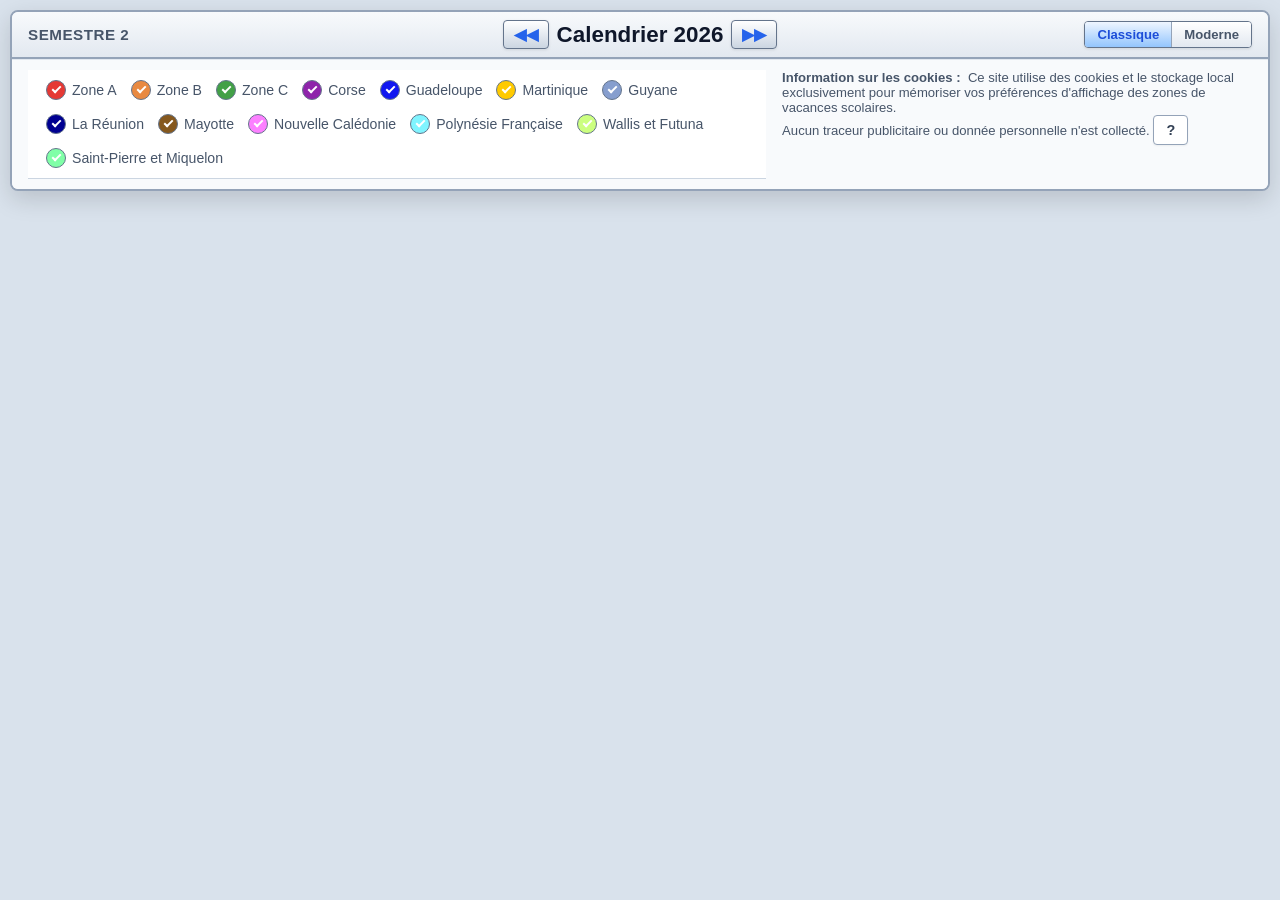
==== commit 0e1f6d3c: "fix: position modale pour le theme moderne" ====
--- a/index.html
+++ b/index.html
@@ -27,8 +27,8 @@
 
   <link rel="icon" type="image/svg+xml" href="img/favicon.svg">
   <link rel="stylesheet" href="css/style.css">
+  <link rel="stylesheet" href="css/theme.css">
   <link rel="stylesheet" href="css/popup.css">
-  <link rel="stylesheet" href="css/theme.css">
 
   <!-- Applique le mode mémorisé avant le premier rendu, pour éviter un flash du thème classique.
        ponytail: lit localStorage seul (même valeur que le cookie écrit par setCookie) ;
@@ -243,43 +243,43 @@
     </p>
     -->
   </section>
-
-  <!-- ================= MODALE INFORMATIONS ================= -->
-  <div id="info-modal" class="modal-overlay" aria-hidden="true" role="dialog" aria-labelledby="modal-title">
-    <div class="modal-content">
-      <div class="modal-header">
-        <h2 id="modal-title">À propos de ce calendrier</h2>
-        <button type="button" class="modal-close" id="btn-close-info" aria-label="Fermer la boîte de dialogue">&times;</button>
+</div>
+
+<!-- ================= MODALE INFORMATIONS ================= -->
+<div id="info-modal" class="modal-overlay" aria-hidden="true" role="dialog" aria-labelledby="modal-title">
+  <div class="modal-content">
+    <div class="modal-header">
+      <h2 id="modal-title">À propos de ce calendrier</h2>
+      <button type="button" class="modal-close" id="btn-close-info" aria-label="Fermer la boîte de dialogue">&times;</button>
+    </div>
+    <div class="modal-body">
+      <div class="info-section">
+        <h3>👨‍💻 Auteur & Licence</h3>
+        <p>Développé par <strong>Nicolas Chauvet, Atome Dev</strong>.</p>
+        <p>
+          Ce projet est libre et <strong>Open Source</strong> sous licence
+          <a href="https://opensource.org/licenses/MIT" target="_blank" rel="noopener noreferrer">MIT</a>.
+        </p>
       </div>
-      <div class="modal-body">
-        <div class="info-section">
-          <h3>👨‍💻 Auteur & Licence</h3>
-          <p>Développé par <strong>Nicolas Chauvet, Atome Dev</strong>.</p>
-          <p>
-            Ce projet est libre et <strong>Open Source</strong> sous licence
-            <a href="https://opensource.org/licenses/MIT" target="_blank" rel="noopener noreferrer">MIT</a>.
-          </p>
-        </div>
-
-        <div class="info-section">
-          <h3>🐙 Code source & Dépôt GitHub</h3>
-          <p>Le code source complet est disponible publiquement sur GitHub :</p>
-          <p>
-            👉 <a href="https://github.com/atome-dev/calendrier" target="_blank" rel="noopener noreferrer" class="github-link">github.com/atome-dev/calendrier</a>
-          </p>
-        </div>
-
-        <div class="info-section">
-          <h3>🏛️ Sources des données officielles</h3>
-          <p>
-            Les dates officielles du calendrier scolaire et des jours fériés proviennent du portail :
-            <a href="https://www.service-public.gouv.fr" target="_blank" rel="noopener noreferrer">service-public.gouv.fr</a>.
-          </p>
-        </div>
+
+      <div class="info-section">
+        <h3>🐙 Code source & Dépôt GitHub</h3>
+        <p>Le code source complet est disponible publiquement sur GitHub :</p>
+        <p>
+          👉 <a href="https://github.com/atome-dev/calendrier" target="_blank" rel="noopener noreferrer" class="github-link">github.com/atome-dev/calendrier</a>
+        </p>
       </div>
-      <div class="modal-footer">
-        <button type="button" class="btn-modal-action" id="btn-close-info-footer">Fermer</button>
+
+      <div class="info-section">
+        <h3>🏛️ Sources des données officielles</h3>
+        <p>
+          Les dates officielles du calendrier scolaire et des jours fériés proviennent du portail :
+          <a href="https://www.service-public.gouv.fr" target="_blank" rel="noopener noreferrer">service-public.gouv.fr</a>.
+        </p>
       </div>
+    </div>
+    <div class="modal-footer">
+      <button type="button" class="btn-modal-action" id="btn-close-info-footer">Fermer</button>
     </div>
   </div>
 </div>
--- a/css/theme.css
+++ b/css/theme.css
@@ -528,7 +528,7 @@
     }
 
     /* ---------- Modale d'informations ---------- */
-
+    /*
     html[data-theme="modern"] .modal-content,
     html[data-theme="modern"] .modal-container {
         background: var(--m-glass);
@@ -577,4 +577,5 @@
     html[data-theme="modern"] .btn-primary:hover {
         background: color-mix(in oklab, var(--m-accent) 80%, #000);
     }
-}
+    */
+}
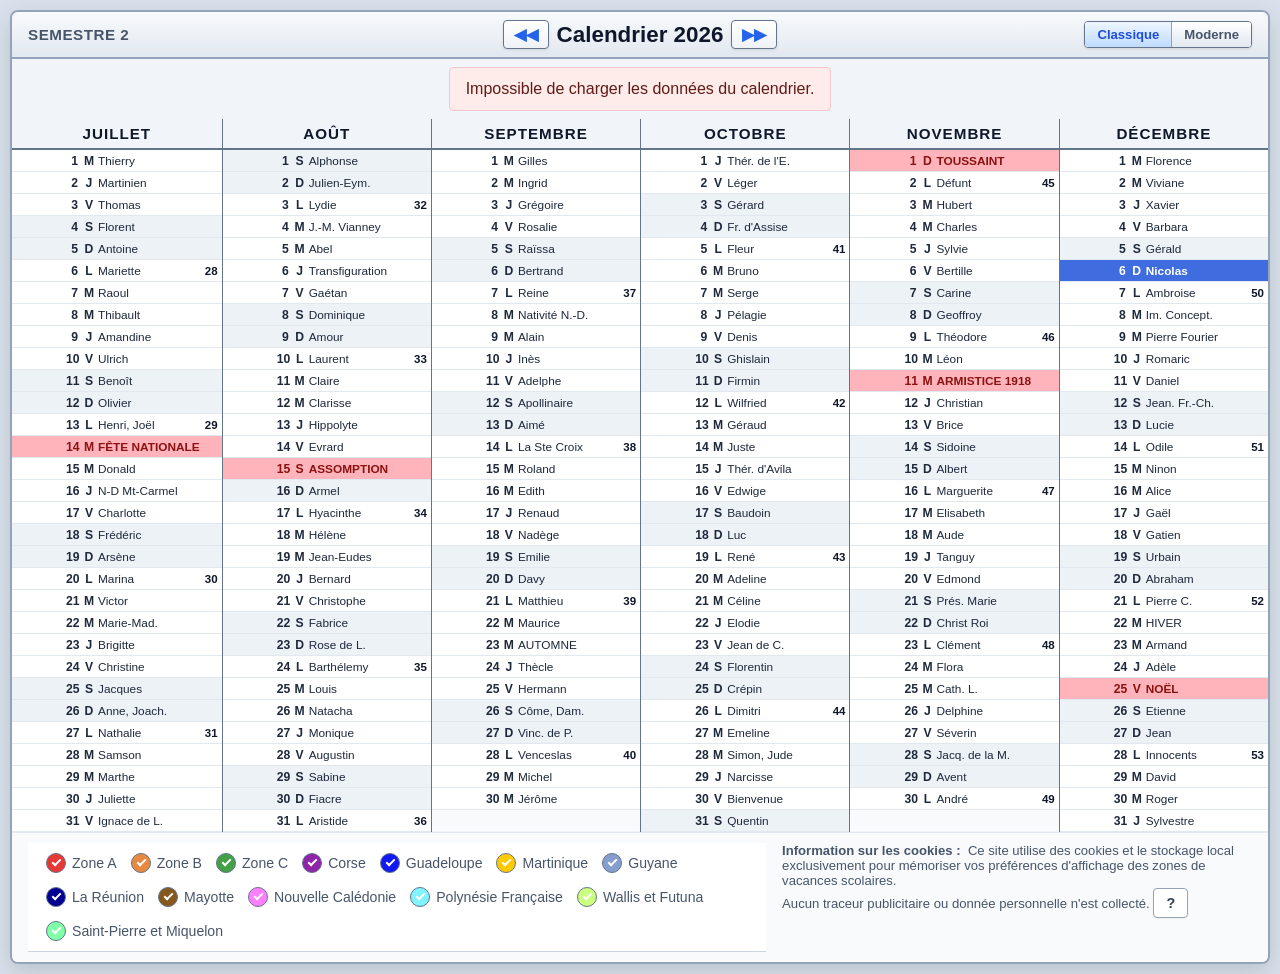
==== commit 562818a1: "fix: corrections diverses" ====
--- a/index.html
+++ b/index.html
@@ -241,8 +241,8 @@
     <p>
       Sélectionnez vos zones scolaires via les filtres en bas d'écran, ajustez le semestre souhaité à l'aide des flèches de navigation, puis utilisez le raccourci d'impression de votre navigateur (<kbd>Ctrl + P</kbd> ou <kbd>Cmd + P</kbd>).
     </p>
+  </section>
     -->
-  </section>
 </div>
 
 <!-- ================= MODALE INFORMATIONS ================= -->
--- a/css/style.css
+++ b/css/style.css
@@ -68,7 +68,7 @@
 }
 
 .nav-arrow {
-    background: linear-gradient(to bottom, #ffffff, #cbd5e1);
+    background: linear-gradient(to bottom, #ffffff, #eef2f7);
     border: 1px solid #64748b;
     border-radius: 4px;
     color: #2563eb;
@@ -81,7 +81,7 @@
 }
 
 .nav-arrow:hover {
-    background: linear-gradient(to bottom, #eff6ff, #93c5fd);
+    background: linear-gradient(to bottom, #eff6ff, #bfdbfe);
     color: #1d4ed8;
 }
 
@@ -309,14 +309,11 @@
 .day-row.sunday {
     background-color: #edf2f7;
 }
-.day-row.sunday .week-num {
-    color: #ffffff;
-}
 
 /* Jours fériés */
 .day-row.holiday {
     background-color: #ffb3ba;
-    color: #b71c1c;
+    color: #8a1210;
     font-weight: 700;
 }
 .day-row.holiday .day-saint {
--- a/css/theme.css
+++ b/css/theme.css
@@ -45,7 +45,7 @@
 }
 
 .mode-btn.is-on {
-    background: linear-gradient(to bottom, #eff6ff, #93c5fd);
+    background: linear-gradient(to bottom, #eff6ff, #bfdbfe);
     color: #1d4ed8;
 }
 
--- a/css/popup.css
+++ b/css/popup.css
@@ -28,18 +28,21 @@
     left: 0;
     width: 100vw;
     height: 100vh;
-    background-color: rgba(15, 23, 42, 0.65);
-    backdrop-filter: blur(3px);
-    display: flex;
+    background: rgba(15, 23, 42, 0.6);
+    backdrop-filter: blur(4px);
+    display: none;
     justify-content: center;
     align-items: center;
     z-index: 1000;
+    padding: 16px;
+    box-sizing: border-box;
     opacity: 0;
     visibility: hidden;
     transition: opacity 0.25s ease, visibility 0.25s ease;
 }
 
 .modal-overlay.is-visible {
+    display: flex;
     opacity: 1;
     visibility: visible;
 }
@@ -66,16 +69,17 @@
     display: flex;
     justify-content: space-between;
     align-items: center;
-    padding: 14px 20px;
+    padding: 16px 20px;
     background: #f8fafc;
     border-bottom: 1px solid #e2e8f0;
 }
 
 .modal-header h2 {
+    margin: 0;
     font-size: 1.15rem;
-    margin: 0;
-    color: #1e293b;
+    color: #0f172a;
     font-weight: bold;
+    font-family: inherit;
 }
 
 .modal-close {
@@ -95,13 +99,15 @@
 /* Corps du texte */
 .modal-body {
     padding: 20px;
-    font-size: 0.92rem;
+    overflow-y: auto;
+    max-height: 70vh;
+    font-size: 0.9rem;
     color: #334155;
     line-height: 1.5;
 }
 
 .info-section {
-    margin-bottom: 16px;
+    margin-bottom: 18px;
 }
 
 .info-section:last-child {
@@ -109,29 +115,31 @@
 }
 
 .info-section h3 {
-    font-size: 0.98rem;
     margin: 0 0 6px 0;
-    color: #0f172a;
+    font-size: 0.95rem;
+    color: #1e293b;
+    font-weight: 600;
 }
 
 .info-section p {
-    margin: 0 0 6px 0;
+    margin: 0 0 4px 0;
 }
 
 .info-section a {
-    color: #2563eb;
+    color: #0284c7;
     font-weight: bold;
     text-decoration: underline;
+    word-break: break-all;
 }
 
 .info-section a:hover {
-    color: #1d4ed8;
+    color: #0369a1;
 }
 
 /* Pied de la modale */
 
 .btn-modal-action {
-    background: #3b82f6;
+    background: #2563eb;
     color: #ffffff;
     border: none;
     padding: 7px 18px;
@@ -142,32 +150,12 @@
 }
 
 .btn-modal-action:hover {
-    background: #2563eb;
+    background: #1d4ed8;
 }
 
 /* ==========================================================================
    Popup Modale d'Informations
    ========================================================================== */
-
-.modal-overlay {
-    position: fixed;
-    top: 0;
-    left: 0;
-    width: 100vw;
-    height: 100vh;
-    background: rgba(15, 23, 42, 0.6); /* Arrière-plan semi-transparent */
-    backdrop-filter: blur(4px);          /* Léger flou d'arrière-plan */
-    display: none;
-    align-items: center;
-    justify-content: center;
-    z-index: 1000;
-    padding: 16px;
-    box-sizing: border-box;
-}
-
-.modal-overlay.is-visible {
-    display: flex;
-}
 
 .modal-container {
     background: #ffffff;
@@ -186,22 +174,6 @@
     to { transform: scale(1); opacity: 1; }
 }
 
-.modal-header {
-    display: flex;
-    justify-content: space-between;
-    align-items: center;
-    padding: 16px 20px;
-    border-bottom: 1px solid #e2e8f0;
-    background-color: #f8fafc;
-}
-
-.modal-header h2 {
-    margin: 0;
-    font-size: 1.15rem;
-    color: #0f172a;
-    font-family: inherit;
-}
-
 .btn-close {
     background: transparent;
     border: none;
@@ -214,44 +186,6 @@
 
 .btn-close:hover {
     color: #0f172a;
-}
-
-.modal-body {
-    padding: 20px;
-    overflow-y: auto;
-    max-height: 70vh;
-    font-size: 0.9rem;
-    color: #334155;
-    line-height: 1.5;
-}
-
-.info-section {
-    margin-bottom: 18px;
-}
-
-.info-section:last-child {
-    margin-bottom: 0;
-}
-
-.info-section h3 {
-    margin: 0 0 6px 0;
-    font-size: 0.95rem;
-    color: #1e293b;
-    font-weight: 600;
-}
-
-.info-section p {
-    margin: 0 0 4px 0;
-}
-
-.info-section a {
-    color: #0284c7;
-    text-decoration: underline;
-    word-break: break-all;
-}
-
-.info-section a:hover {
-    color: #0369a1;
 }
 
 .modal-footer {
